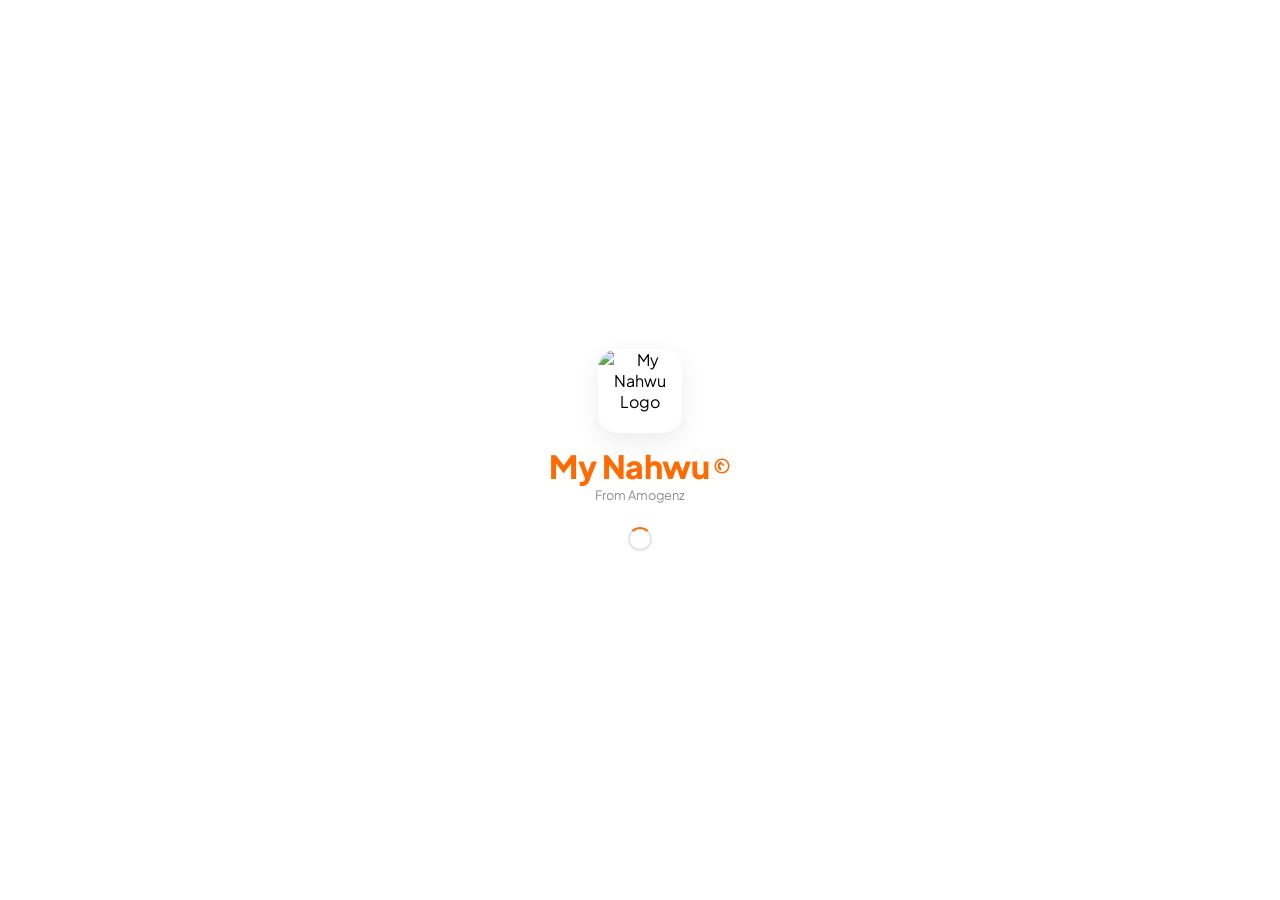
==== index.html @ 425f8000 "Merge pull request #21 from amogenz/Dev-beta Add analytic dan laporan" ====
<!DOCTYPE html>
<html lang="id">
<head>
    <meta charset="UTF-8">
    <meta name="viewport" content="width=device-width, initial-scale=1.0, maximum-scale=1.0, user-scalable=no">
    
    <!-- PRIMARY METADATA -->
    <title>My Nahwu — Makin Paham, Makin Tahu.</title>
    <meta name="title" content="My Nahwu — Makin Paham, Makin Tahu.">
    <meta name="description" content="My Nahwu — Makin Paham, Makin Tahu. Platform belajar Nahwu Shorof interaktif & analisis I'rob mendalam berbasis antarmuka iOS. Rujukan Kitab Matan Al-Jurumiyah, Imrithi, hingga Alfiyah Ibnu Malik. Powered by Amogenz Lab (Inovasi Teknologi AMOGENZ Mojokerto).">
    <meta name="keywords" content="My Nahwu, Makin Paham Makin Tahu, Nahwu Shorof, Belajar Irob, Analisis Irob, Kitab Jurumiyah, Imrithi, Alfiyah Ibnu Malik, Tata Bahasa Arab, Belajar Bahasa Arab Interaktif, Amogenz, Amogenz Lab, Amogenz Mojokerto, amogenz.xyz">
    <meta name="author" content="Amogenz Lab">
    <meta name="publisher" content="Amogenz Lab">
    <meta name="robots" content="index, follow, max-image-preview:large, max-snippet:-1, max-video-preview:-1">
    <meta name="theme-color" content="#F2F2F7">
    
    <link rel="canonical" href="https://nahwu.amogenz.my.id">

    <!-- OPEN GRAPH / FACEBOOK / WHATSAPP -->
    <meta property="og:type" content="website">
    <meta property="og:url" content="https://nahwu.amogenz.my.id">
    <meta property="og:site_name" content="My Nahwu">
    <meta property="og:title" content="My Nahwu — Makin Paham, Makin Tahu.">
    <meta property="og:description" content="Makin Paham, Makin Tahu. Aplikasi belajar Nahwu Shorof & analisis I'rob interaktif berbasis antarmuka iOS dengan rujukan kitab Jurumiyah, Imrithi, dan Alfiyah Ibnu Malik. Karya Amogenz Lab.">
    <meta property="og:image" content="https://i.ibb.co.com/G4JH6kXK/My-Nahwu.webp">
    <meta property="og:image:alt" content="Preview Aplikasi My Nahwu — Makin Paham, Makin Tahu.">
    <meta property="og:locale" content="id_ID">

    <!-- TWITTER CARD -->
    <meta name="twitter:card" content="summary_large_image">
    <meta name="twitter:url" content="https://nahwu.amogenz.my.id">
    <meta name="twitter:title" content="My Nahwu — Makin Paham, Makin Tahu.">
    <meta name="twitter:description" content="Makin Paham, Makin Tahu. Aplikasi belajar Nahwu Shorof & analisis I'rob interaktif berbasis antarmuka iOS oleh Amogenz Lab.">
    <meta name="twitter:image" content="https://i.ibb.co.com/G4JH6kXK/My-Nahwu.webp">

    <!-- FAVICON & FONTS -->
    <link rel="icon" type="image/webp" href="https://i.ibb.co.com/G4JH6kXK/My-Nahwu.webp">
    <link rel="apple-touch-icon" href="https://i.ibb.co.com/G4JH6kXK/My-Nahwu.webp">
    <link rel="preconnect" href="https://fonts.googleapis.com">
    <link rel="preconnect" href="https://fonts.gstatic.com" crossorigin>
    <link href="https://fonts.googleapis.com/css2?family=Plus+Jakarta+Sans:wght@400;500;600;700;800&family=Amiri:wght@400;700&display=swap" rel="stylesheet">
    
    <!-- SCRIPTS -->
    <script src="https://unpkg.com/@phosphor-icons/web"></script>
    <script src="https://cdnjs.cloudflare.com/ajax/libs/html2canvas/1.4.1/html2canvas.min.js"></script>
     <!-- UMAMI ANALYTICS TRACKER -->
    <script defer src="https://cloud.umami.is/script.js" data-website-id="310f20f9-c0a5-4895-a38e-264b97f6a7d3"></script>

    <link rel="stylesheet" href="style.css">

    <!-- VERCEL WEB ANALYTICS -->
    <script defer src="https://cdn.vercel-insights.com/v1/script.js"></script>

    <!-- STRUCTURED DATA (SCHEMA.ORG FOR GOOGLE & AI OVERVIEWS) -->
    <script type="application/ld+json">
    {
      "@context": "https://schema.org",
      "@type": "WebApplication",
      "name": "My Nahwu",
      "alternateName": ["MyNahwu", "Nahwu OS"],
      "slogan": "Makin Paham, Makin Tahu.",
      "url": "https://nahwu.amogenz.my.id",
      "applicationCategory": "EducationalApplication",
      "operatingSystem": "All",
      "description": "Makin Paham, Makin Tahu. Aplikasi belajar Nahwu Shorof dan analisis I'rob interaktif berbasis antarmuka iOS Light Mode dengan rujukan Kitab Jurumiyah, Imrithi, dan Alfiyah Ibnu Malik.",
      "browserRequirements": "Requires JavaScript. Requires HTML5.",
      "inLanguage": ["id", "ar"],
      "author": {
        "@type": "Organization",
        "name": "Amogenz Lab",
        "url": "https://amogenz.xyz",
        "description": "Divisi pengembangan teknologi dan inovasi digital di bawah naungan AMOGENZ.",
        "parentOrganization": {
          "@type": "Organization",
          "name": "AMOGENZ",
          "alternateName": "Amogenz Community",
          "url": "https://amogenz.xyz",
          "slogan": "Dhemit ora Ndulit Setan ora Doyan",
          "foundingDate": "2021-10-19",
          "description": "Komunitas pemuda inspiratif dari Mojokerto yang berfokus pada pengembangan diri, inovasi, dan teknologi berbasis asas kekeluargaan.",
          "address": {
            "@type": "PostalAddress",
            "addressLocality": "Mojokerto",
            "addressRegion": "Jawa Timur",
            "addressCountry": "ID"
          }
        }
      },
      "publisher": {
        "@type": "Organization",
        "name": "Amogenz Lab",
        "url": "https://amogenz.xyz"
      },
      "offers": {
        "@type": "Offer",
        "price": "0",
        "priceCurrency": "IDR"
      },
      "featureList": [
        "Analisis I'rob interaktif",
        "Latihan soal tata bahasa Arab",
        "Referensi Kitab Matan Al-Jurumiyah",
        "Referensi Kitab Imrithi",
        "Referensi Kitab Alfiyah Ibnu Malik"
      ]
    }
    </script>
</head>

<body>

    <!-- BACKGROUND WALLPAPER LAYERS FULLSCREEN -->
    <div id="app-bg-layer"></div>
    <div id="app-bg-overlay"></div>

    <!-- IOS FLOATING TOAST NOTIFICATION -->
    <div id="ios-toast" class="ios-toast">
        <i class="ph-bold ph-check-circle"></i>
        <span id="toast-msg">Pengaturan tersimpan</span>
    </div>

    <!-- FULLSCREEN SPLASH SCREEN WITH LOGO -->
    <div id="splash-screen">
        <div class="splash-body">
            <img src="https://i.ibb.co.com/G4JH6kXK/My-Nahwu.webp" alt="My Nahwu Logo" class="splash-app-icon" />
            <h1 class="splash-brand">My Nahwu</h1>
            <p class="splash-sub">From Amogenz</p>
            <div class="ios-spinner"></div>
        </div>
    </div> 

    <div class="app-viewport">
        <!-- IOS LIGHT NAVBAR -->
        <header class="ios-navbar">
    <div class="nav-header-card">
        <div class="nav-brand-pill">
            <img src="https://i.ibb.co.com/G4JH6kXK/My-Nahwu.webp" alt="My Nahwu" class="nav-logo">
            <div class="brand-pill-text">
                <span class="pill-title">My Nahwu</span>
                <!-- BARIS AUTHOR + BADGE EVENT -->
                <div class="brand-author-row">
                    <span class="pill-author">Amogenz Lab</span>
                    <span id="nav-event-badge" class="nav-event-badge" style="display:none;"></span>
                </div>
            </div>
        </div>
        <a href="https://amogenz.xyz" target="_blank" class="ios-globe-link" title="Web Amogenz">
            <i class="ph ph-globe"></i>
        </a>
    </div>
</header>

        <!-- MAIN APP CONTENT -->
        <main class="ios-main-container">
            
            <!-- PAGE 1: HOME -->
            <div id="page-home" class="page-content active">
                
                <!-- VIEW START -->
                <div id="view-start" class="ios-view-stack">
                    <div class="ios-hero-header">
                        <div class="avatar-badge-wrapper">
                            <img src="https://i.ibb.co.com/G4JH6kXK/My-Nahwu.webp" alt="User PP" id="hero-avatar" class="hero-avatar">
                            <span id="user-rank-pill" class="rank-pill-hero">PRAJURIT</span>
                        </div>
                        <h2 id="greeting-title">Assalamu'alaikum</h2>
                        <p>Saya <b>Ammo</b>. Mari mengasah pemahaman I'rob dan kaidah kitab Nahwu Shorof secara interaktif.</p>
                    </div>

                    <!-- MARQUEE TICKER BANNER HOME -->
                    <div class="ios-ticker-bar">
                        <div class="ticker-dot"></div>
                        <div class="ticker-viewport">
                            <div class="ticker-content marquee-text">
                                من تبحر فى علم النحو اهتدى الى كل العلوم - Barangsiapa mendalami ilmu Nahwu, akan mendapat petunjuk ke segala ilmu.
                            </div>
                        </div>
                    </div>

                    <!-- INSET GROUPED SELECTOR -->
                    <div class="ios-inset-group">
                        <div class="group-header">PILIH TINGKATAN KITAB</div>
                        <div class="ios-grid-options">
                            <button class="ios-grid-item active" data-db="lv1">
                                <i class="ph ph-book-open"></i>
                                <span>Jurumiyah</span>
                                <small>Level 1 · Pemula</small>
                            </button>

                            <button class="ios-grid-item" data-db="lv2">
                                <i class="ph ph-books"></i>
                                <span>Imrithi</span>
                                <small>Level 2 · Menengah</small>
                            </button>

                            <button class="ios-grid-item" data-db="alfiyah-isim">
                                <i class="ph ph-text-columns"></i>
                                <span>Alfiyah Isim</span>
                                <small>Lanjut · Isim</small>
                            </button>

                            <button class="ios-grid-item" data-db="alfiyah-fiil">
                                <i class="ph ph-lightning"></i>
                                <span>Alfiyah Fi'il</span>
                                <small>Lanjut · Fi'il</small>
                            </button>

                            <button class="ios-grid-item full-span" data-db="shorof">
                                <i class="ph ph-text-aa"></i>
                                <span>Shorof</span>
                                <small>Tashrif & I'lal</small>
                            </button>

                            <button class="ios-grid-item" data-db="bina">
                                <i class="ph ph-user-circle"></i>
                                <span>Shorof bina</span>
                                <small>Shorof · i'lal</small>
                            </button>
                            
                            <button class="ios-grid-item" data-db="tasrif">
                                <i class="ph ph-hand-fist"></i>
                                <span>Shorof tashrif</span>
                                <small>Shorof · Fi'il</small>
                            </button>
                            
                        </div>
                    </div>

                    <button class="ios-btn-blue" id="btn-start">Mulai Belajar</button>
                </div>

                <!-- VIEW LOADING SOAL -->
                <div id="view-loading" class="ios-view-stack center-align" style="display: none;">
                    <img src="https://i.ibb.co.com/G4JH6kXK/My-Nahwu.webp" alt="Loading My Nahwu" class="loading-app-icon">
                    <div class="ios-spinner large"></div>
                    <p class="loading-label">Menyiapkan Soal...</p>
                </div>

                <!-- VIEW QUIZ -->
                <div id="view-quiz" class="ios-quiz-wrapper" style="display: none;">
                                        <!-- IOS TOP NAV BACK & SCORE BAR -->
                    <div class="ios-top-nav-bar">
                        <button class="ios-nav-back" id="btn-back-home">
                            <i class="ph-bold ph-caret-left"></i>
                            <span>Home</span>
                        </button>

                        <!-- GRUP KANAN: SCORE TRACKER + TOMBOL LAPOR -->
                        <div class="quiz-top-right-group">
                            <div class="quiz-score-tracker">
                                <span class="score-correct"><i class="ph-bold ph-check"></i> <span id="score-correct-val">0</span></span>
                                <span class="score-wrong"><i class="ph-bold ph-x"></i> <span id="score-wrong-val">0</span></span>
                            </div>

                            <!-- TOMBOL LAPOR TEPT DI BAWAH SCORE TRACKER -->
                            <button id="btn-report-issue" class="quiz-report-btn">
                                <i class="ph-bold ph-warning-circle"></i> Laporkan Soal
                            </button>
                        </div>
                    </div>


                    <!-- USER PP, NAME, & RANK BADGE -->
                    <div class="quiz-user-badge-bar">
                        <img src="https://i.ibb.co.com/G4JH6kXK/My-Nahwu.webp" alt="User PP" id="quiz-user-avatar" class="quiz-user-avatar">
                        <div class="quiz-user-meta">
                            <span id="quiz-user-name" class="quiz-user-name">Pengguna My Nahwu</span>
                            <span id="quiz-user-rank" class="quiz-user-rank-tag">PRAJURIT</span>
                        </div>
                    </div>

                    <!-- MARQUEE TICKER TAMPIL DI ATAS KOTAK SOAL -->
                    <div class="ios-ticker-bar quiz-ticker">
                        <div class="ticker-dot"></div>
                        <div class="ticker-viewport">
                            <div class="ticker-content marquee-text">
                                من تبحر فى علم النحو اهتدى الى كل العلوم - Barangsiapa mendalami ilmu Nahwu, akan mendapat petunjuk ke segala ilmu.
                            </div>
                        </div>
                    </div>

                    <div class="ios-card-sheet">
                        <div class="sheet-top">
                            <span id="badge-level" class="ios-pill-level">Jurumiyah</span>
                            <span id="badge-step" class="ios-pill-step">LANGKAH 1</span>
                        </div>

                        <!-- INDIKATOR JIKA PERNAH SALAH -->
                        <div id="history-warning" class="ios-history-alert" style="display: none;">
                            <i class="ph-bold ph-warning-circle"></i>
                            <span>Kamu pernah salah pada langkah ini sebelumnya.</span>
                        </div>
                        
                        <div id="ctx-sentence" class="quiz-sentence-context">Memuat...</div>
                        <div id="ctx-word" class="quiz-target-arabic">...</div>
                        
                        <div class="quiz-prompt">
                            <p id="question-text">Memuat pertanyaan...</p>
                        </div>

                        <div id="options-container" class="ios-options-list"></div>
                    </div>
                </div>

            </div>

            <!-- PAGE 2: KARTU PRESTASI & MEDALI -->
            <div id="page-kartu" class="page-content">
                <div class="ios-view-stack">
                    <h2 class="ios-page-title">Pencapaian & Koleksi</h2>

                    <!-- IOS SEGMENTED CONTROL SWITCH -->
                    <div class="ios-segmented-control">
                        <button class="segmented-item active" id="tab-switch-pangkat" data-target="section-pangkat">
                            <i class="ph-fill ph-shield"></i> Pangkat Utama
                        </button>
                        <button class="segmented-item" id="tab-switch-medali" data-target="section-medali">
                            <i class="ph-fill ph-medal"></i> Medali (<span id="unlocked-count-label">0</span>/17)
                        </button>
                    </div>

                    <!-- SUB-SECTION 1: PANGKAT UTAMA -->
                    <div id="section-pangkat" class="segmented-section active">
                        <!-- OVERVIEW PROGRES CARD -->
                        <div class="rank-progress-card">
                            <div class="rpc-top">
                                <div>
                                    <small>PANGKAT SAAT INI</small>
                                    <h3 id="badge-page-rank-title" class="rank-title-svg">PRAJURIT</h3>
                                </div>
                                <span id="badge-page-score-pill" class="rpc-score-pill">0 Jawaban Benar</span>
                            </div>
                            <div class="rpc-bar-wrapper">
                                <div id="rpc-bar-fill" class="rpc-bar-fill" style="width: 0%;"></div>
                            </div>
                            <p id="rpc-next-text" class="rpc-next-text">Selesaikan 20 soal lagi untuk naik ke JENDRAL</p>
                        </div>

                        <!-- LIST BADGE PANGKAT -->
                        <div class="ios-inset-group">
                            <div class="group-header">DAFTAR TINGKATAN PANGKAT</div>
                            <div class="badges-grid-list">
                                
                                <!-- BADGE 1: KAISAR -->
                                <div id="badge-card-kaisar" class="badge-item-card locked">
                                    <div class="bic-left">
                                        <div class="bic-icon-box" id="bic-icon-kaisar"></div>
                                        <div class="bic-text">
                                            <h4>Kaisar</h4>
                                            <p>100+ Jawaban Benar</p>
                                        </div>
                                    </div>
                                    <span class="bic-status locked"><i class="ph-bold ph-lock"></i> Terkunci</span>
                                </div>

                                <!-- BADGE 2: PANGLIMA BESAR -->
                                <div id="badge-card-panglima" class="badge-item-card locked">
                                    <div class="bic-left">
                                        <div class="bic-icon-box" id="bic-icon-panglima"></div>
                                        <div class="bic-text">
                                            <h4>Panglima Besar</h4>
                                            <p>50 - 99 Jawaban Benar</p>
                                        </div>
                                    </div>
                                    <span class="bic-status locked"><i class="ph-bold ph-lock"></i> Terkunci</span>
                                </div>

                                <!-- BADGE 3: JENDRAL -->
                                <div id="badge-card-jendral" class="badge-item-card locked">
                                    <div class="bic-left">
                                        <div class="bic-icon-box" id="bic-icon-jendral"></div>
                                        <div class="bic-text">
                                            <h4>Jendral</h4>
                                            <p>20 - 49 Jawaban Benar</p>
                                        </div>
                                    </div>
                                    <span class="bic-status locked"><i class="ph-bold ph-lock"></i> Terkunci</span>
                                </div>

                                <!-- BADGE 4: PRAJURIT -->
                                <div id="badge-card-prajurit" class="badge-item-card unlocked">
                                    <div class="bic-left">
                                        <div class="bic-icon-box" id="bic-icon-prajurit"></div>
                                        <div class="bic-text">
                                            <h4>Prajurit</h4>
                                            <p>0 - 19 Jawaban Benar</p>
                                        </div>
                                    </div>
                                    <span class="bic-status unlocked"><i class="ph-bold ph-check"></i> Terbuka</span>
                                </div>

                            </div>
                        </div>
                    </div>

                    <!-- SUB-SECTION 2: KOLEKSI 17 MEDALI NUSANTARA -->
                    <div id="section-medali" class="segmented-section" style="display: none;">
                        <div class="ios-inset-group">
                            <div class="group-header">KOLEKSI MEDALI NUSANTARA</div>
                            <p class="section-sub-desc">Ketuk medali untuk melihat detail filosofi dan syarat pembukaannya.</p>

                            <!-- COMPACT GRID TILES (3 KOLOM) -->
                            <div class="medals-compact-grid">
                                
                                <!-- 1. Prasasti Yupa -->
                                <div class="medal-tile locked" data-medal-id="prasasti_yupa">
                                    <div class="mt-icon-box"><i class="ph-fill ph-scroll"></i></div>
                                    <span class="mt-title">Prasasti Yupa</span>
                                    <i class="ph-bold ph-lock mt-lock"></i>
                                </div>

                                <!-- 2. Sumpah Palapa -->
                                <div class="medal-tile locked" data-medal-id="sumpah_palapa">
                                    <div class="mt-icon-box"><i class="ph-fill ph-hand-fist"></i></div>
                                    <span class="mt-title">Sumpah Palapa</span>
                                    <i class="ph-bold ph-lock mt-lock"></i>
                                </div>

                                <!-- 3. Benteng Somba Opu -->
                                <div class="medal-tile locked" data-medal-id="benteng_somba_opu">
                                    <div class="mt-icon-box"><i class="ph-fill ph-castle-turret"></i></div>
                                    <span class="mt-title">Somba Opu</span>
                                    <i class="ph-bold ph-lock mt-lock"></i>
                                </div>

                                <!-- 4. Laskar Diponegoro -->
                                <div class="medal-tile locked" data-medal-id="laskar_diponegoro">
                                    <div class="mt-icon-box"><i class="ph-fill ph-horse"></i></div>
                                    <span class="mt-title">Diponegoro</span>
                                    <i class="ph-bold ph-lock mt-lock"></i>
                                </div>

                                <!-- 5. Candi Borobudur -->
                                <div class="medal-tile locked" data-medal-id="candi_borobudur">
                                    <div class="mt-icon-box"><i class="ph-fill ph-stack"></i></div>
                                    <span class="mt-title">Borobudur</span>
                                    <i class="ph-bold ph-lock mt-lock"></i>
                                </div>

                                <!-- 6. Jembatan Ampera -->
                                <div class="medal-tile locked" data-medal-id="jembatan_ampera">
                                    <div class="mt-icon-box"><i class="ph-fill ph-bridge"></i></div>
                                    <span class="mt-title">Ampera</span>
                                    <i class="ph-bold ph-lock mt-lock"></i>
                                </div>

                                <!-- 7. Puncak Rinjani -->
                                <div class="medal-tile locked" data-medal-id="puncak_rinjani">
                                    <div class="mt-icon-box"><i class="ph-fill ph-mountains"></i></div>
                                    <span class="mt-title">Rinjani</span>
                                    <i class="ph-bold ph-lock mt-lock"></i>
                                </div>

                                <!-- 8. Laksamana Malahayati -->
                                <div class="medal-tile locked" data-medal-id="laksamana_malahayati">
                                    <div class="mt-icon-box"><i class="ph-fill ph-anchor"></i></div>
                                    <span class="mt-title">Malahayati</span>
                                    <i class="ph-bold ph-lock mt-lock"></i>
                                </div>

                                <!-- 9. Sultan Hasanuddin -->
                                <div class="medal-tile locked" data-medal-id="sultan_hasanuddin">
                                    <div class="mt-icon-box"><i class="ph-fill ph-crown"></i></div>
                                    <span class="mt-title">Hasanuddin</span>
                                    <i class="ph-bold ph-lock mt-lock"></i>
                                </div>

                                <!-- 10. Api Nan Tak Kunjung Padam -->
                                <div class="medal-tile locked" data-medal-id="api_nan_tak_kunjung_padam">
                                    <div class="mt-icon-box"><i class="ph-fill ph-fire"></i></div>
                                    <span class="mt-title">Api Abadi</span>
                                    <i class="ph-bold ph-lock mt-lock"></i>
                                </div>

                                <!-- 11. Ksatria Majapahit -->
                                <div class="medal-tile locked" data-medal-id="ksatria_majapahit">
                                    <div class="mt-icon-box"><i class="ph-fill ph-shield-checkered"></i></div>
                                    <span class="mt-title">Majapahit</span>
                                    <i class="ph-bold ph-lock mt-lock"></i>
                                </div>

                                <!-- 12. Garda Nusantara -->
                                <div class="medal-tile locked" data-medal-id="garda_nusantara">
                                    <div class="mt-icon-box"><i class="ph-fill ph-shield-star"></i></div>
                                    <span class="mt-title">Garda</span>
                                    <i class="ph-bold ph-lock mt-lock"></i>
                                </div>

                                <!-- 13. Nusantara -->
                                <div class="medal-tile locked" data-medal-id="nusantara">
    <div class="mt-icon-box">
        <!-- SVG di-render otomatis oleh JavaScript -->
    </div>
    <span class="mt-title">Nusantara</span>
    <i class="ph-bold ph-lock mt-lock"></i>
</div>

                                <!-- 14. Monumen Nasional -->
                                <div class="medal-tile locked" data-medal-id="monumen_nasional">
                                    <div class="mt-icon-box"><i class="ph-fill ph-lighthouse"></i></div>
                                    <span class="mt-title">Monas</span>
                                    <i class="ph-bold ph-lock mt-lock"></i>
                                </div>

                                <!-- 15. Pesona Raja Ampat -->
                                <div class="medal-tile locked" data-medal-id="pesona_raja_ampat">
                                    <div class="mt-icon-box"><i class="ph-fill ph-waves"></i></div>
                                    <span class="mt-title">Raja Ampat</span>
                                    <i class="ph-bold ph-lock mt-lock"></i>
                                </div>

                                <!-- 16. Garuda Pancasila -->
                                <div class="medal-tile locked" data-medal-id="garuda_pancasila">
                                    <div class="mt-icon-box"><i class="ph-fill ph-bird"></i></div>
                                    <span class="mt-title">Garuda</span>
                                    <i class="ph-bold ph-lock mt-lock"></i>
                                </div>

                                <!-- 17. Wali Sanga -->
                                <div class="medal-tile locked" data-medal-id="wali_sanga">
                                    <div class="mt-icon-box"><i class="ph-fill ph-compass"></i></div>
                                    <span class="mt-title">Wali Sanga</span>
                                    <i class="ph-bold ph-lock mt-lock"></i>
                                </div>

                            </div>
                        </div>
                    </div>

                </div>
            </div>

            <!-- PAGE 3: INFO & SETTINGS -->
            <div id="page-info" class="page-content">
                <div class="ios-view-stack">
                    <h2 class="ios-page-title">Pengaturan</h2>

                    <!-- SETTINGS LIST -->
                    <div class="ios-inset-group">
                        <div class="group-header">PENGATURAN UMUM</div>
                        <div class="ios-inset-list">
                            <div class="list-item">
                                <div class="item-left">
                                    <div class="item-icon-box blue">
                                        <i class="ph-fill ph-speaker-high"></i>
                                    </div>
                                    <div class="item-label">
                                        <span>Suara Efek</span>
                                        <small>Audio saat menjawab soal</small>
                                    </div>
                                </div>
                                <label class="ios-switch">
                                    <input type="checkbox" id="sound-toggle" checked>
                                    <span class="switch-slider"></span>
                                </label>
                            </div>
                        </div>
                    </div>

                    <!-- SETTINGS PERSONALIZE -->
                    <div class="ios-inset-group" style="margin-top: 6px;">
                        <div class="group-header">PERSONALISASI PROFIL & WALLPAPER</div>
                        <div class="ios-inset-list">
                            
                            <!-- NAMA PANGGILAN -->
                            <div class="list-item column">
                                <div class="item-left">
                                    <div class="item-icon-box purple">
                                        <i class="ph-fill ph-user-circle"></i>
                                    </div>
                                    <div class="item-label">
                                        <span>Nama Panggilan</span>
                                        <small>Tampil di profil & kartu rapor</small>
                                    </div>
                                </div>
                                <div class="input-save-group">
                                    <input type="text" id="user-name-input" class="ios-input-text" placeholder="Ketik nama kamu..." maxlength="18">
                                    <button id="btn-save-name" class="ios-btn-pill-save">Simpan</button>
                                </div>
                            </div>

                            <!-- FOTO PROFIL CUSTOM -->
                            <div class="list-item column">
                                <div class="item-left">
                                    <div class="item-icon-box blue">
                                        <i class="ph-fill ph-camera"></i>
                                    </div>
                                    <div class="item-label">
                                        <span>Foto Profil (PP)</span>
                                        <small>Ubah foto profil pengguna</small>
                                    </div>
                                </div>
                                <div class="ios-action-grid">
                                    <label for="pp-upload-input" class="ios-pill-btn">
                                        <i class="ph-bold ph-upload-simple"></i> Upload PP
                                    </label>
                                    <input type="file" id="pp-upload-input" accept="image/*" style="display:none;">
                                    
                                    <button id="btn-reset-pp" class="ios-pill-btn danger">
                                        <i class="ph-bold ph-arrow-counter-clockwise"></i> Reset PP
                                    </button>
                                </div>
                            </div>

                            <!-- CUSTOM WALLPAPER HP -->
                            <div class="list-item column">
                                <div class="item-left">
                                    <div class="item-icon-box green">
                                        <i class="ph-fill ph-image"></i>
                                    </div>
                                    <div class="item-label">
                                        <span>Wallpaper Latar</span>
                                        <small>Foto dari galeri HP kamu</small>
                                    </div>
                                </div>
                                <div class="ios-action-grid">
                                    <label for="bg-upload-input" class="ios-pill-btn">
                                        <i class="ph-bold ph-image-square"></i> Pilih Latar
                                    </label>
                                    <input type="file" id="bg-upload-input" accept="image/*" style="display:none;">
                                    
                                    <button id="btn-reset-bg" class="ios-pill-btn danger">
                                        <i class="ph-bold ph-trash"></i> Reset Latar
                                    </button>
                                </div>
                            </div>

                            <!-- WARNA AKSEN iOS -->
                            <div class="list-item column">
                                <div class="item-left">
                                    <div class="item-icon-box orange">
                                        <i class="ph-fill ph-palette"></i>
                                    </div>
                                    <div class="item-label">
                                        <span>Warna Aksen Aplikasi</span>
                                        <small>Pilih warna tombol & indikator</small>
                                    </div>
                                </div>
                                <div class="accent-color-picker">
                                    <button class="color-dot blue active" data-color="#007AFF" title="System Blue"></button>
                                    <button class="color-dot green" data-color="#34C759" title="Emerald Green"></button>
                                    <button class="color-dot purple" data-color="#AF52DE" title="Indigo Purple"></button>
                                    <button class="color-dot orange" data-color="#FF9500" title="Sunset Orange"></button>
                                </div>
                            </div>

                            <!-- SLIDER 1: KEJERNIHAN WALLPAPER -->
                            <div class="list-item column">
                                <div class="item-left">
                                    <div class="item-icon-box blue">
                                        <i class="ph-fill ph-sliders"></i>
                                    </div>
                                    <div class="item-label">
                                        <span>Kegelapan Lapisan Wallpaper</span>
                                        <small>Makin kecil, wallpaper makin terang</small>
                                    </div>
                                </div>
                                <div class="ios-slider-box">
                                    <input type="range" id="slider-bg-opacity" min="0" max="80" value="15" class="ios-range">
                                    <span id="val-bg-opacity" class="range-val">15%</span>
                                </div>
                            </div>

                            <!-- SLIDER 2: BLUR KARTU -->
                            <div class="list-item column">
                                <div class="item-left">
                                    <div class="item-icon-box purple">
                                        <i class="ph-fill ph-drop"></i>
                                    </div>
                                    <div class="item-label">
                                        <span>Efek Blur Kartu (Frosted Glass)</span>
                                        <small>Set ke 0px agar wallpaper tembus jernih</small>
                                    </div>
                                </div>
                                <div class="ios-slider-box">
                                    <input type="range" id="slider-card-blur" min="0" max="20" value="6" class="ios-range">
                                    <span id="val-card-blur" class="range-val">6px</span>
                                </div>
                            </div>

                            <!-- PRESET GRADIENT -->
                            <div class="list-item column">
                                <div class="item-left">
                                    <div class="item-icon-box orange">
                                        <i class="ph-fill ph-paint-brush-broad"></i>
                                    </div>
                                    <div class="item-label">
                                        <span>Preset Latar Belakang</span>
                                        <small>Pilih warna gradasi iOS</small>
                                    </div>
                                </div>
                                <div class="preset-bg-picker">
                                    <button class="preset-dot default active" data-bg="default" title="Default iOS"></button>
                                    <button class="preset-dot gradient-1" data-bg="linear-gradient(135deg, #a1c4fd 0%, #c2e9fb 100%)" title="Sky Blue"></button>
                                    <button class="preset-dot gradient-2" data-bg="linear-gradient(135deg, #fbc2eb 0%, #a6c1ee 100%)" title="Soft Purple"></button>
                                    <button class="preset-dot gradient-3" data-bg="linear-gradient(135deg, #ff9a9e 0%, #fecfef 100%)" title="Peach Pink"></button>
                                </div>
                            </div>
                        </div>
                    </div>

                    <!-- PENYIMPANAN CACHE & RESET DATA -->
                    <div class="ios-inset-group" style="margin-top: 6px;">
                        <div class="group-header">PENYIMPANAN & PEMBERSIHAN MEMORI</div>
                        <div class="ios-inset-list">
                            <div class="list-item">
                                <div class="item-left">
                                    <div class="item-icon-box blue">
                                        <i class="ph-fill ph-hard-drive"></i>
                                    </div>
                                    <div class="item-label">
                                        <span>Penggunaan Memori Lokal</span>
                                        <small>Total ukuran data tersimpan</small>
                                    </div>
                                </div>
                                <span id="storage-size-val" class="storage-size-badge">0.00 KB</span>
                            </div>

                            <div class="list-item">
                                <button id="btn-clear-cache" class="ios-btn-danger-full">
                                    <i class="ph-bold ph-trash"></i> Hapus Cache & Reset Data
                                </button>
                            </div>
                        </div>
                    </div>

                    <div class="ios-inset-group" style="margin-top: 6px;">
                        <div class="group-header">KOMUNITAS & DISKUSI</div>
                        <div class="ios-inset-list">
                            <a href="https://www.instagram.com/amogenz" target="_blank" class="list-item link">
                                <div class="item-left">
                                    <div class="item-icon-box purple">
                                        <i class="ph-fill ph-instagram-logo"></i>
                                    </div>
                                    <span class="item-title">Instagram Developer</span>
                                </div>
                                <i class="ph-bold ph-caret-right arrow-icon"></i>
                            </a>

                            <a href="https://ig.me/j/Aba3gOVvhUdnW2g1/" id="link-community-group" target="_blank" class="list-item link">
                                <div class="item-left">
                                    <div class="item-icon-box green">
                                        <i class="ph-fill ph-chats-circle"></i>
                                    </div>
                                    <span class="item-title">Grup Masukan My Nahwu</span>
                                </div>
                                <i class="ph-bold ph-caret-right arrow-icon"></i>
                            </a>
                        </div>
                    </div>

                                        <!-- LOGO FOOTER TAMBAHAN -->
                                        
                    <div class="footer-logo-wrapper">
                        <img src="https://i.ibb.co.com/7tGfxJ8z/in.webp" alt="Brand Logo" class="footer-logo">
                        
                        <!-- Area Klik Kiri -> @maoshidana20 -->
                        <a href="https://instagram.com/maqoshidana20" target="_blank" class="logo-click-area left" title="Instagram @maoshidana20"></a>
                        
                        <!-- Area Klik Kanan -> @amogenz -->
                        <a href="https://instagram.com/amogenz" target="_blank" class="logo-click-area right" title="Instagram @amogenz"></a>
                    </div>

                    <p class="ios-footer-copyright">My Nahwu · Amogenz.Inc © 2026</p>


                </div>
            </div>

        </main>

        <!-- IOS ALERT MODAL -->
        <div id="modal-feedback" class="ios-modal-overlay">
            <div class="ios-alert-box" id="modal-card">
                <div id="fb-icon" class="alert-icon-box"></div>
                <h3 id="fb-title" class="alert-title">Benar</h3>
                <p id="fb-msg" class="alert-msg">Penjelasan...</p>
                <div class="alert-actions" id="modal-actions">
                    <button id="fb-btn-cancel" class="alert-btn cancel" style="display: none;">Batal</button>
                    <button id="fb-btn" class="alert-btn">Lanjut</button>
                </div>
            </div>
        </div>

        <!-- MODAL RAPOR / SERTIFIKAT KARTU HASIL (TELEGRAM COLLECTIBLE GIFT STYLE) -->
        <div id="modal-result" class="ios-modal-overlay">
            <div class="ios-result-modal-container">
                
                <!-- CARD YANG AKAN DI-EXPORT JADI PNG -->
                <div id="result-card-render" class="result-card-marketing">
                    
                    <!-- WATERMARK BACKGROUND STAMP -->
                    <div class="rc-watermark-layer">
                        <i id="rc-watermark-icon" class="ph-fill ph-seal-check"></i>
                    </div>

                    <div class="rc-header">
                        <div class="rc-brand">
                            <img src="https://i.ibb.co.com/G4JH6kXK/My-Nahwu.webp" alt="My Nahwu Logo" class="rc-logo">
                            <div>
                                <h3>My Nahwu</h3>
                                <p>Rapor Analisis I'rob Kitab</p>
                            </div>
                        </div>
                        <span class="rc-badge-pill">LULUS LAFADZ</span>
                    </div>

                    <div class="rc-user-info">
    <!-- AVATAR WRAPPER -->
    <div class="rc-avatar-box">
        <img id="rc-user-pp" src="https://i.ibb.co.com/G4JH6kXK/My-Nahwu.webp" alt="User Avatar" class="rc-avatar">
        <div id="rc-avatar-pin" class="rc-avatar-pin" title="Medali Terbaik">
            <i id="rc-pin-icon" class="ph-fill ph-medal"></i>
        </div>
    </div>
    
    <div class="rc-user-details">
        <!-- BARIS UTAMA: NAMA DI KIRI, GROUP PANGKAT & MEDALI DI KANAN -->
        <div class="rc-main-profile-row">
            <div class="rc-name-box">
                <h4 id="rc-user-name">Pengguna My Nahwu</h4>
                <span id="rc-date">25 Juli 2026</span>
            </div>

            <!-- CONTAINER KHUSUS PANGKAT + MEDALI (VERTIKAL) -->
            <div class="rc-rank-col">
                <span id="rc-user-rank-badge" class="rc-rank-pill">PRAJURIT</span>
                <span id="rc-medals-pill" class="rc-medals-pill">
                    <i class="ph-fill ph-medal"></i> <span id="rc-medals-val">0/17 Medali</span>
                </span>
            </div>
        </div>
    </div>
</div>

                    <div class="rc-stats-grid">
                        <div class="rc-stat-box">
                            <small>KITAB / LEVEL</small>
                            <span id="rc-level-val">Jurumiyah</span>
                        </div>
                        <div class="rc-stat-box green">
                            <small>JAWABAN BENAR</small>
                            <span id="rc-correct-val">10</span>
                        </div>
                        <div class="rc-stat-box red">
                            <small>SALAH</small>
                            <span id="rc-wrong-val">2</span>
                        </div>
                        <div class="rc-stat-box blue">
                            <small>WINRATE</small>
                            <span id="rc-accuracy-val">83%</span>
                        </div>
                    </div>

                    <div class="rc-quote-box">
                        <p class="rc-arabic">من تبحر فى علم النحو اهتدى الى كل العلوم</p>
                        <p class="rc-translation">"Barangsiapa mendalami ilmu Nahwu, akan mendapat petunjuk ke segala ilmu."</p>
                    </div>

                    <div class="rc-footer-marketing">
    <div class="rc-web-url">https://nahwu.amogenz.my.id</div>
    <div class="rc-footer-right">
        <div class="rc-from-brand">From <b>Amogenz</b></div>
    </div>
</div>

                </div>

                <!-- TOMBOL AKSI RAPOR -->
                <div class="result-actions-row">
                    <button id="btn-share-png" class="ios-btn-share">
                        <i class="ph-bold ph-share-network"></i> Unduh PNG (Bagikan)
                    </button>
                    <button id="btn-continue-quiz" class="ios-btn-continue">
                        Lanjut Belajar <i class="ph-bold ph-caret-right"></i>
                    </button>
                </div>
            </div>
        </div>

        <!-- IOS BOTTOM SHEET MODAL (DETAIL MEDALI) -->
        <div id="modal-medal-detail" class="ios-modal-overlay">
            <div class="ios-bottom-sheet" id="medal-sheet-card">
                <div class="sheet-handle"></div>
                <div class="sheet-content">
                    <div id="sheet-medal-icon-box" class="sheet-medal-icon-box">
                        <i id="sheet-medal-icon" class="ph-fill ph-medal"></i>
                    </div>
                    <h3 id="sheet-medal-title">Nama Medali</h3>
                    <span id="sheet-medal-status" class="sheet-status-pill locked">
                        <i class="ph-bold ph-lock"></i> Terkunci
                    </span>
                    
                    <div class="sheet-info-group">
                        <small>CARA MEMBUKA</small>
                        <p id="sheet-medal-requirement">Syarat membuka medali...</p>
                    </div>

                    <div class="sheet-info-group">
                        <small>FILOSOFI NUSANTARA</small>
                        <p id="sheet-medal-philosophy">Filosofi kebudayaan...</p>
                    </div>

                    <button id="sheet-btn-close" class="ios-btn-blue margin-top-sm">Tutup</button>
                </div>
            </div>
        </div>
        
        <!-- MODAL PRATINJAU LAPORAN SOAL -->
        <div id="modal-report" class="ios-modal-overlay">
            <div class="ios-report-modal-container">
                <div class="ios-report-card">
                    <div class="report-header">
                        <div class="report-title-box">
                            <i class="ph-bold ph-warning-circle"></i>
                            <h3>Pratinjau Laporan</h3>
                        </div>
                        <p>Periksa detail soal di bawah ini sebelum dikirim ke Instagram <b>@nahwuos</b>:</p>
                    </div>
                    
                    <!-- BOX PREVIEW TEKS YANG BISA DIBACA USER -->
                    <div class="report-preview-box">
                        <pre id="report-preview-text">Memuat pratinjau...</pre>
                    </div>

                    <!-- CATATAN PETUNJUK -->
                    <div class="report-tip-box">
                        <i class="ph-bold ph-lightbulb"></i>
                        <span><b>Tips:</b> Kamu bisa screenshot (SS) bagian yang kurang tepat jika ingin melampirkan foto soal ke DM.</span>
                    </div>

                    <!-- TOMBOL AKSI MODAL -->
                    <div class="report-actions-row">
                        <button id="btn-cancel-report" class="ios-btn-continue">Batal</button>
                        <button id="btn-submit-report" class="ios-btn-share danger-bg">
                            <i class="ph-bold ph-paper-plane-tilt"></i> Kirim Laporan ke IG
                        </button>
                    </div>
                </div>
            </div>
        </div>
 
        <!-- IOS LIGHT TAB BAR -->
        <nav class="ios-tabbar">
            <button class="tab-button active" data-page="home">
                <i class="tab-icon ph-fill ph-house"></i>
                <span>Home</span>
            </button>

            <button class="tab-button" data-page="kartu">
                <i class="tab-icon ph ph-cards"></i>
                <span>Kartu</span>
            </button>

            <button class="tab-button" data-page="info">
                <i class="tab-icon ph ph-gear"></i>
                <span>Info</span>
            </button>
        </nav>
    </div>

    <script type="module" src="script.js"></script>
</body>
</html>
---- style.css ----
/* ==========================================
   My Nahwu - HIGH-PERFORMANCE iOS LIGHT THEME
   ========================================== */
:root {
    --ios-bg: #F2F2F7;
    --app-overlay-opacity: 0.15;
    --card-blur: 6px;
    --card-bg-alpha: 0.94;

    --ios-card-bg: rgba(255, 255, 255, var(--card-bg-alpha));
    --ios-card-secondary: rgba(247, 247, 250, 0.92);
    --ios-border: rgba(60, 60, 67, 0.14);
    --ios-blue: #007AFF;
    --ios-green: #34C759;
    --ios-red: #FF3B30;
    --ios-orange: #FF9500;
    --ios-purple: #AF52DE;
    --ios-gray: #8E8E93;
    --text-primary: #000000;
    --text-secondary: #3C3C43;
    --text-tertiary: #8E8E93;
}

* {
    box-sizing: border-box;
    margin: 0;
    padding: 0;
    font-family: -apple-system, BlinkMacSystemFont, "SF Pro Text", "SF Pro Display", 'Plus Jakarta Sans', sans-serif;
    -webkit-tap-highlight-color: transparent;
}

body {
    background-color: #C7C7CC;
    color: var(--text-primary);
    min-height: 100vh;
    display: flex;
    justify-content: center;
    align-items: center;
    overflow-x: hidden;
}

/* APP BACKGROUND WALLPAPER LAYERS */
#app-bg-layer {
    position: fixed;
    top: 0;
    left: 0;
    width: 100vw;
    height: 100vh;
    z-index: -2;
    background-color: var(--ios-bg);
    background-size: cover !important;
    background-position: center center !important;
    background-repeat: no-repeat !important;
    transition: background 0.35s ease;
}

#app-bg-overlay {
    position: fixed;
    top: 0;
    left: 0;
    width: 100vw;
    height: 100vh;
    z-index: -1;
    background: rgba(0, 0, 0, var(--app-overlay-opacity));
    transition: background 0.15s ease;
}

/* RESPONSIVE VIEWPORT */
.app-viewport {
    width: 100%;
    max-width: 480px;
    min-height: 100vh;
    display: flex;
    flex-direction: column;
    position: relative;
    padding-bottom: 70px;
    background: transparent;
}

@media (min-width: 768px) {
    .app-viewport {
        min-height: 88vh;
        height: 88vh;
        max-height: 900px;
        border-radius: 28px;
        box-shadow: 0 25px 60px rgba(0, 0, 0, 0.25);
        border: 1px solid rgba(255, 255, 255, 0.4);
        overflow: hidden;
        margin: 20px 0;
    }

    .ios-main-container {
        overflow-y: auto;
        flex: 1;
    }

    .ios-tabbar {
        position: absolute;
        max-width: 100%;
        border-bottom-left-radius: 28px;
        border-bottom-right-radius: 28px;
    }

    .ios-navbar {
        border-top-left-radius: 28px;
        border-top-right-radius: 28px;
    }
}

/* ================= iOS FLOATING TOAST ================= */
.ios-toast {
    position: fixed;
    top: 18px;
    left: 50%;
    transform: translateX(-50%) translateY(-90px);
    background: rgba(0, 0, 0, 0.88);
    color: #FFFFFF;
    padding: 10px 18px;
    border-radius: 30px;
    font-size: 0.82rem;
    font-weight: 600;
    backdrop-filter: blur(12px);
    -webkit-backdrop-filter: blur(12px);
    z-index: 10000;
    display: flex;
    align-items: center;
    gap: 8px;
    box-shadow: 0 4px 16px rgba(0, 0, 0, 0.2);
    transition: transform 0.35s cubic-bezier(0.175, 0.885, 0.32, 1.275);
}

.ios-toast.show {
    transform: translateX(-50%) translateY(0);
}

.ios-toast i {
    color: var(--ios-green);
    font-size: 1.1rem;
}

/* ================= FULLSCREEN SPLASH ================= */
#splash-screen {
    position: fixed;
    inset: 0;
    width: 100vw;
    height: 100vh;
    background-color: #FFFFFF;
    z-index: 99999;
    display: flex;
    align-items: center;
    justify-content: center;
    transition: opacity 0.35s cubic-bezier(0.25, 1, 0.5, 1), visibility 0.35s;
}

#splash-screen.hide {
    opacity: 0;
    visibility: hidden;
}

.splash-body {
    display: flex;
    flex-direction: column;
    align-items: center;
    text-align: center;
}

.splash-app-icon {
    width: 84px;
    height: 84px;
    border-radius: 20px;
    object-fit: cover;
    box-shadow: 0 8px 24px rgba(0, 0, 0, 0.08);
    margin-bottom: 14px;
}

.splash-brand {
    font-size: 1.8rem;
    font-weight: 800;
    letter-spacing: -0.5px;
    color: #000000;
}

.splash-sub {
    font-size: 0.8rem;
    color: var(--ios-gray);
    margin-top: 2px;
    margin-bottom: 24px;
}

.ios-spinner {
    width: 24px;
    height: 24px;
    border: 2.5px solid #E5E5EA;
    border-top-color: var(--ios-blue);
    border-radius: 50%;
    animation: iosSpin 0.7s linear infinite;
}

.ios-spinner.large {
    width: 32px;
    height: 32px;
    border-width: 3px;
}

@keyframes iosSpin {
    to { transform: rotate(360deg); }
}

/* ================= iOS LIGHT NAVBAR ================= */
.ios-navbar {
    position: sticky;
    top: 0;
    z-index: 900;
    background: rgba(249, 249, 249, 0.92);
    backdrop-filter: blur(20px);
    -webkit-backdrop-filter: blur(20px);
    border-bottom: 0.5px solid var(--ios-border);
    padding: 10px 16px;
    height: 52px;
    display: flex;
    align-items: center;
}

.nav-header-card {
    width: 100%;
    display: flex;
    align-items: center;
    justify-content: space-between;
}

.nav-brand-pill {
    display: flex;
    align-items: center;
}

.nav-logo {
    width: 28px;
    height: 28px;
    border-radius: 8px;
    object-fit: cover;
    margin-right: 8px;
    box-shadow: 0 2px 6px rgba(0,0,0,0.08);
}

.brand-pill-text {
    display: flex;
    flex-direction: column;
}

.pill-title {
    font-size: 1.15rem;
    font-weight: 800;
    letter-spacing: -0.5px;
    color: #000000;
    line-height: 1.1;
}

.pill-author {
    font-size: 0.65rem;
    color: var(--ios-gray);
    font-weight: 500;
}

.ios-globe-link {
    width: 32px;
    height: 32px;
    border-radius: 50%;
    background: rgba(0, 0, 0, 0.05);
    color: #000000;
    display: flex;
    align-items: center;
    justify-content: center;
    text-decoration: none;
    font-size: 1.1rem;
    transition: opacity 0.15s;
}

.ios-globe-link:active { opacity: 0.6; }

/* MARQUEE TICKER BANNER */
.ios-ticker-bar {
    background: rgba(255, 255, 255, 0.88);
    backdrop-filter: blur(10px);
    -webkit-backdrop-filter: blur(10px);
    border: 0.5px solid var(--ios-border);
    border-radius: 10px;
    padding: 8px 12px;
    display: flex;
    align-items: center;
    gap: 8px;
    box-shadow: 0 1px 3px rgba(0,0,0,0.02);
}

.ios-ticker-bar.quiz-ticker { margin-bottom: 12px; }

.ticker-dot {
    width: 6px;
    height: 6px;
    border-radius: 50%;
    background: var(--ios-blue);
    flex-shrink: 0;
}

.ticker-viewport {
    overflow: hidden;
    white-space: nowrap;
    width: 100%;
}

.ticker-content {
    display: inline-block;
    font-size: 0.75rem;
    color: var(--text-secondary);
    font-weight: 500;
    animation: marquee 22s linear infinite;
}

@keyframes marquee {
    0% { transform: translateX(100%); }
    100% { transform: translateX(-100%); }
}

/* ================= MAIN CONTENT ================= */
.ios-main-container {
    padding: 16px;
    flex: 1;
    display: flex;
    flex-direction: column;
}

.page-content {
    display: none;
    width: 100%;
    flex: 1;
}

.page-content.active {
    display: flex;
    flex-direction: column;
}

.ios-view-stack {
    display: flex;
    flex-direction: column;
    gap: 16px;
    width: 100%;
}

/* HERO HEADER & AVATAR WITH RANK PILL */
.ios-hero-header {
    text-align: center;
    padding: 4px 12px;
}

.avatar-badge-wrapper {
    position: relative;
    display: inline-block;
    margin-bottom: 8px;
}

.hero-avatar {
    width: 72px;
    height: 72px;
    border-radius: 50%;
    object-fit: cover;
    display: block;
    border: 2.5px solid #FFFFFF;
    box-shadow: 0 4px 14px rgba(0, 0, 0, 0.15);
}

.rank-pill-hero {
    position: absolute;
    bottom: -8px;
    left: 50%;
    transform: translateX(-50%);
    background: #007AFF;
    color: #FFFFFF;
    font-size: 0.62rem;
    font-weight: 800;
    padding: 3px 10px;
    border-radius: 14px;
    white-space: nowrap;
    box-shadow: 0 2px 8px rgba(0, 0, 0, 0.18);
    border: 1.5px solid #FFFFFF;
    display: inline-flex;
    align-items: center;
    gap: 5px;
}

.rank-pill-hero svg {
    display: inline-block;
    vertical-align: middle;
}

.ios-hero-header h2 {
    font-size: 1.25rem;
    font-weight: 700;
    letter-spacing: -0.3px;
    margin-bottom: 4px;
    color: #000000;
}

.ios-hero-header p {
    font-size: 0.82rem;
    color: var(--text-secondary);
    line-height: 1.45;
}

/* INSET GROUPED CARD */
.ios-inset-group {
    display: flex;
    flex-direction: column;
    gap: 6px;
}

.group-header {
    font-size: 0.68rem;
    font-weight: 700;
    color: var(--ios-gray);
    letter-spacing: 0.5px;
    padding-left: 8px;
}

.ios-grid-options {
    display: grid;
    grid-template-columns: repeat(2, 1fr);
    gap: 8px;
}

.ios-grid-item {
    background: var(--ios-card-bg);
    backdrop-filter: blur(var(--card-blur));
    -webkit-backdrop-filter: blur(var(--card-blur));
    border: 0.5px solid var(--ios-border);
    border-radius: 12px;
    padding: 12px;
    display: flex;
    flex-direction: column;
    align-items: flex-start;
    gap: 3px;
    color: var(--text-primary);
    cursor: pointer;
    box-shadow: 0 1px 3px rgba(0, 0, 0, 0.04);
    transition: all 0.15s ease;
}

.ios-grid-item:active { opacity: 0.6; }
.ios-grid-item.full-span { grid-column: span 2; }

.ios-grid-item i {
    font-size: 1.25rem;
    color: var(--ios-blue);
    margin-bottom: 2px;
}

.ios-grid-item span {
    font-size: 0.82rem;
    font-weight: 600;
    color: #000000;
}

.ios-grid-item small {
    font-size: 0.65rem;
    color: var(--text-tertiary);
}

.ios-grid-item.active {
    background: rgba(255, 255, 255, 0.98);
    border-color: var(--ios-blue);
    box-shadow: 0 0 0 1.5px var(--ios-blue);
}

/* BUTTONS */
.ios-btn-blue {
    width: 100%;
    padding: 14px;
    background: var(--ios-blue);
    border: none;
    border-radius: 12px;
    color: #ffffff;
    font-size: 0.95rem;
    font-weight: 600;
    cursor: pointer;
    transition: opacity 0.15s;
    box-shadow: 0 2px 8px rgba(0, 122, 255, 0.25);
}

.ios-btn-blue:active { opacity: 0.7; }

/* LOADING CENTER & ANIMATED LOGO */
.center-align {
    align-items: center;
    justify-content: center;
    padding: 50px 0;
}

.loading-app-icon {
    width: 68px;
    height: 68px;
    border-radius: 18px;
    object-fit: cover;
    box-shadow: 0 6px 18px rgba(0, 0, 0, 0.12);
    margin-bottom: 14px;
    animation: iosPulse 1.8s ease-in-out infinite;
}

@keyframes iosPulse {
    0%, 100% { transform: scale(1); opacity: 1; }
    50% { transform: scale(1.08); opacity: 0.85; }
}

.loading-label {
    font-size: 0.85rem;
    color: var(--text-tertiary);
    margin-top: 12px;
}

/* QUIZ VIEW */
.ios-quiz-wrapper {
    display: flex;
    flex-direction: column;
    justify-content: center;
    flex: 1;
    margin: auto 0;
    width: 100%;
}

.ios-top-nav-bar {
    display: flex;
    align-items: center;
    justify-content: space-between;
    margin-bottom: 8px;
}

/* QUIZ USER BADGE BAR WITH RANK TAG */
.quiz-user-badge-bar {
    display: flex;
    align-items: center;
    gap: 8px;
    background: rgba(255, 255, 255, 0.88);
    backdrop-filter: blur(10px);
    -webkit-backdrop-filter: blur(10px);
    border: 0.5px solid var(--ios-border);
    border-radius: 30px;
    padding: 4px 12px 4px 5px;
    margin-bottom: 8px;
    align-self: flex-start;
}

.quiz-user-avatar {
    width: 26px;
    height: 26px;
    border-radius: 50%;
    object-fit: cover;
    border: 1px solid #FFFFFF;
}

.quiz-user-meta {
    display: flex;
    align-items: center;
    gap: 6px;
}

.quiz-user-name {
    font-size: 0.75rem;
    font-weight: 700;
    color: #000000;
}

.quiz-user-rank-tag {
    background: rgba(0, 122, 255, 0.12);
    color: var(--ios-blue);
    font-size: 0.62rem;
    font-weight: 800;
    padding: 3px 8px;
    border-radius: 8px;
    display: inline-flex;
    align-items: center;
    gap: 4px;
}

.quiz-user-rank-tag svg {
    display: inline-block;
    vertical-align: middle;
}

.ios-nav-back {
    background: rgba(255, 255, 255, 0.88);
    border: 0.5px solid var(--ios-border);
    border-radius: 20px;
    padding: 5px 12px;
    color: var(--ios-blue);
    font-size: 0.88rem;
    font-weight: 600;
    display: inline-flex;
    align-items: center;
    gap: 3px;
    cursor: pointer;
    transition: opacity 0.15s;
}

.ios-nav-back:active { opacity: 0.4; }
.ios-nav-back i { font-size: 1.1rem; }

.quiz-score-tracker {
    display: flex;
    align-items: center;
    gap: 10px;
    font-size: 0.78rem;
    font-weight: 700;
    background: rgba(255, 255, 255, 0.88);
    padding: 5px 12px;
    border-radius: 20px;
    border: 0.5px solid var(--ios-border);
}

.score-correct { color: var(--ios-green); display: flex; align-items: center; gap: 3px; }
.score-wrong { color: var(--ios-red); display: flex; align-items: center; gap: 3px; }

.ios-card-sheet {
    background: var(--ios-card-bg);
    backdrop-filter: blur(var(--card-blur));
    -webkit-backdrop-filter: blur(var(--card-blur));
    border: 0.5px solid var(--ios-border);
    border-radius: 16px;
    padding: 18px;
    box-shadow: 0 4px 16px rgba(0, 0, 0, 0.05);
}

.sheet-top {
    display: flex;
    align-items: center;
    justify-content: space-between;
    margin-bottom: 10px;
}

.ios-pill-level {
    background: rgba(142, 142, 147, 0.12);
    color: var(--text-secondary);
    font-size: 0.68rem;
    font-weight: 600;
    padding: 4px 8px;
    border-radius: 8px;
}

.ios-pill-step {
    background: rgba(0, 122, 255, 0.12);
    color: var(--ios-blue);
    font-size: 0.68rem;
    font-weight: 700;
    padding: 4px 8px;
    border-radius: 8px;
}

.ios-history-alert {
    background: rgba(255, 149, 0, 0.12);
    border: 0.5px solid rgba(255, 149, 0, 0.35);
    color: #c27100;
    border-radius: 8px;
    padding: 8px 10px;
    font-size: 0.75rem;
    display: flex;
    align-items: center;
    gap: 6px;
    margin-bottom: 12px;
}

.quiz-sentence-context {
    font-size: 0.82rem;
    color: var(--text-tertiary);
    margin-bottom: 4px;
}

.quiz-target-arabic {
    font-family: 'Amiri', serif;
    font-size: 2.1rem;
    font-weight: 700;
    color: #000000;
    direction: rtl;
    margin-bottom: 14px;
}

.quiz-prompt {
    background: var(--ios-card-secondary);
    border-radius: 10px;
    padding: 12px;
    font-size: 0.88rem;
    color: var(--text-primary);
    line-height: 1.45;
    margin-bottom: 16px;
}

.ios-options-list {
    display: flex;
    flex-direction: column;
    gap: 8px;
}

.btn-option {
    background: var(--ios-card-secondary);
    border: 0.5px solid var(--ios-border);
    padding: 13px 14px;
    border-radius: 10px;
    display: flex;
    align-items: center;
    justify-content: space-between;
    font-size: 0.88rem;
    color: var(--text-primary);
    cursor: pointer;
    transition: background 0.15s, opacity 0.15s;
}

.btn-option:active {
    background: rgba(0, 122, 255, 0.12);
    border-color: var(--ios-blue);
    opacity: 0.8;
}

/* ================= PAGE KARTU (PRESTASI & BADGE) ================= */
.ios-segmented-control {
    display: flex;
    background: rgba(120, 120, 128, 0.12);
    border-radius: 9px;
    padding: 2px;
    gap: 2px;
    margin-bottom: 8px;
}

.segmented-item {
    flex: 1;
    padding: 7px 12px;
    border: none;
    background: transparent;
    border-radius: 7px;
    font-size: 0.8rem;
    font-weight: 600;
    color: var(--text-secondary);
    cursor: pointer;
    display: inline-flex;
    align-items: center;
    justify-content: center;
    gap: 6px;
    transition: all 0.2s cubic-bezier(0.16, 1, 0.3, 1);
}

.segmented-item.active {
    background: #FFFFFF;
    color: #000000;
    box-shadow: 0 2px 8px rgba(0, 0, 0, 0.12), 0 1px 2px rgba(0, 0, 0, 0.06);
}

.segmented-section {
    display: flex;
    flex-direction: column;
    gap: 12px;
}

.section-sub-desc {
    font-size: 0.72rem;
    color: var(--text-tertiary);
    padding-left: 8px;
    margin-bottom: 2px;
}

.rank-progress-card {
    background: var(--ios-card-bg);
    backdrop-filter: blur(var(--card-blur));
    -webkit-backdrop-filter: blur(var(--card-blur));
    border: 0.5px solid var(--ios-border);
    border-radius: 16px;
    padding: 16px;
    box-shadow: 0 2px 8px rgba(0,0,0,0.04);
}

.rpc-top {
    display: flex;
    align-items: center;
    justify-content: space-between;
    margin-bottom: 12px;
}

.rpc-top small {
    font-size: 0.62rem;
    font-weight: 700;
    color: var(--ios-gray);
    letter-spacing: 0.5px;
}

.rank-title-svg {
    font-size: 1.15rem;
    font-weight: 800;
    color: #000000;
    display: inline-flex;
    align-items: center;
    gap: 6px;
}

.rpc-score-pill {
    background: rgba(52, 199, 89, 0.12);
    color: var(--ios-green);
    font-size: 0.72rem;
    font-weight: 700;
    padding: 5px 10px;
    border-radius: 20px;
}

.rpc-bar-wrapper {
    width: 100%;
    height: 8px;
    background: #E5E5EA;
    border-radius: 4px;
    overflow: hidden;
    margin-bottom: 8px;
}

.rpc-bar-fill {
    height: 100%;
    background: linear-gradient(90deg, var(--ios-blue), var(--ios-purple));
    border-radius: 4px;
    transition: width 0.35s ease;
}

.rpc-next-text {
    font-size: 0.72rem;
    color: var(--text-secondary);
    font-weight: 500;
}

.badges-grid-list {
    display: flex;
    flex-direction: column;
    gap: 8px;
}

.badge-item-card {
    background: var(--ios-card-bg);
    backdrop-filter: blur(var(--card-blur));
    -webkit-backdrop-filter: blur(var(--card-blur));
    border: 0.5px solid var(--ios-border);
    border-radius: 14px;
    padding: 12px 14px;
    display: flex;
    align-items: center;
    justify-content: space-between;
    transition: all 0.2s ease;
}

.badge-item-card.locked {
    opacity: 0.55;
    filter: grayscale(0.6);
}

.bic-left {
    display: flex;
    align-items: center;
    gap: 12px;
}

.bic-icon-box {
    width: 44px;
    height: 44px;
    background: var(--ios-card-secondary);
    border-radius: 12px;
    display: flex;
    align-items: center;
    justify-content: center;
    border: 0.5px solid var(--ios-border);
}

.bic-text h4 {
    font-size: 0.92rem;
    font-weight: 700;
    color: #000000;
}

.bic-text p {
    font-size: 0.7rem;
    color: var(--text-tertiary);
}

.bic-status {
    font-size: 0.7rem;
    font-weight: 700;
    padding: 4px 10px;
    border-radius: 20px;
    display: inline-flex;
    align-items: center;
    gap: 4px;
}

.bic-status.unlocked {
    background: rgba(52, 199, 89, 0.12);
    color: var(--ios-green);
}

.bic-status.locked {
    background: rgba(142, 142, 147, 0.15);
    color: var(--ios-gray);
}

/* COMPACT GRID TILES (3 KOLOM) MEDALI */
.medals-compact-grid {
    display: grid;
    grid-template-columns: repeat(3, 1fr);
    gap: 8px;
    margin-top: 4px;
}

.medal-tile {
    background: var(--ios-card-bg);
    backdrop-filter: blur(var(--card-blur));
    -webkit-backdrop-filter: blur(var(--card-blur));
    border: 0.5px solid var(--ios-border);
    border-radius: 12px;
    padding: 12px 6px 10px 6px;
    display: flex;
    flex-direction: column;
    align-items: center;
    justify-content: center;
    text-align: center;
    gap: 6px;
    position: relative;
    cursor: pointer;
    transition: transform 0.15s ease, opacity 0.2s ease, border-color 0.2s ease, box-shadow 0.2s ease;
}

.medal-tile:active {
    transform: scale(0.95);
}

.medal-tile.locked {
    opacity: 0.5;
    filter: grayscale(0.85);
}

.medal-tile.unlocked {
    opacity: 1;
    filter: none;
    border-color: rgba(255, 149, 0, 0.4);
    box-shadow: 0 2px 8px rgba(255, 149, 0, 0.1);
}

.mt-icon-box {
    width: 38px;
    height: 38px;
    border-radius: 10px;
    background: var(--ios-card-secondary);
    display: flex;
    align-items: center;
    justify-content: center;
    font-size: 1.3rem;
    color: var(--ios-blue);
    border: 0.5px solid var(--ios-border);
}

.medal-tile.unlocked .mt-icon-box {
    background: rgba(255, 149, 0, 0.12);
    color: var(--ios-orange);
    border-color: rgba(255, 149, 0, 0.25);
}

.mt-title {
    font-size: 0.68rem;
    font-weight: 700;
    color: var(--text-primary);
    line-height: 1.15;
    white-space: nowrap;
    overflow: hidden;
    text-overflow: ellipsis;
    max-width: 100%;
}

.mt-lock {
    position: absolute;
    top: 6px;
    right: 6px;
    font-size: 0.65rem;
    color: var(--ios-gray);
}

.medal-tile.unlocked .mt-lock {
    display: none;
}

/* SETTINGS INSET LIST */
.ios-page-title {
    font-size: 1.3rem;
    font-weight: 700;
    letter-spacing: -0.3px;
    margin-bottom: 4px;
    color: #000000;
}

.ios-inset-list {
    background: var(--ios-card-bg);
    backdrop-filter: blur(var(--card-blur));
    -webkit-backdrop-filter: blur(var(--card-blur));
    border-radius: 12px;
    border: 0.5px solid var(--ios-border);
    overflow: hidden;
    box-shadow: 0 1px 3px rgba(0, 0, 0, 0.04);
}

.list-item {
    display: flex;
    align-items: center;
    justify-content: space-between;
    padding: 11px 14px;
    position: relative;
    text-decoration: none;
    color: var(--text-primary);
    transition: opacity 0.15s;
}

.list-item.column {
    flex-direction: column;
    align-items: flex-start;
    gap: 10px;
}

.list-item:not(:last-child)::after {
    content: "";
    position: absolute;
    bottom: 0;
    right: 0;
    left: 52px;
    height: 0.5px;
    background-color: var(--ios-border);
}

.item-left {
    display: flex;
    align-items: center;
    gap: 12px;
    width: 100%;
}

.item-icon-box {
    width: 28px;
    height: 28px;
    border-radius: 7px;
    display: flex;
    align-items: center;
    justify-content: center;
    color: #fff;
    font-size: 1rem;
}

.item-icon-box.blue { background: var(--ios-blue); }
.item-icon-box.purple { background: var(--ios-purple); }
.item-icon-box.green { background: var(--ios-green); }
.item-icon-box.orange { background: var(--ios-orange); }

.item-label span, .item-title {
    display: block;
    font-size: 0.88rem;
    font-weight: 500;
    color: #000000;
}

.item-label small {
    font-size: 0.68rem;
    color: var(--text-tertiary);
}

.arrow-icon {
    color: var(--ios-gray);
    font-size: 0.9rem;
}

.storage-size-badge {
    font-size: 0.8rem;
    font-weight: 700;
    color: var(--ios-blue);
    background: rgba(0, 122, 255, 0.1);
    padding: 4px 10px;
    border-radius: 8px;
}

.ios-btn-danger-full {
    width: 100%;
    padding: 12px;
    background: rgba(255, 59, 48, 0.1);
    color: var(--ios-red);
    border: 0.5px solid rgba(255, 59, 48, 0.25);
    border-radius: 10px;
    font-size: 0.85rem;
    font-weight: 700;
    display: inline-flex;
    align-items: center;
    justify-content: center;
    gap: 6px;
    cursor: pointer;
    transition: opacity 0.15s;
}

.ios-btn-danger-full:active { opacity: 0.6; }

/* INPUT & SAVE BUTTON */
.input-save-group {
    width: 100%;
    display: flex;
    align-items: center;
    gap: 8px;
}

.ios-input-text {
    flex: 1;
    background: var(--ios-card-secondary);
    border: 0.5px solid var(--ios-border);
    border-radius: 10px;
    padding: 9px 12px;
    font-size: 0.85rem;
    color: #000000;
    outline: none;
    transition: border-color 0.15s;
}

.ios-input-text:focus { border-color: var(--ios-blue); }

.ios-btn-pill-save {
    background: var(--ios-blue);
    color: #ffffff;
    border: none;
    border-radius: 10px;
    padding: 9px 16px;
    font-size: 0.82rem;
    font-weight: 600;
    cursor: pointer;
    transition: opacity 0.15s;
    flex-shrink: 0;
}

.ios-btn-pill-save:active { opacity: 0.6; }

/* ACTION GRID FOR PP & WALLPAPER */
.ios-action-grid {
    display: flex;
    gap: 8px;
    width: 100%;
    padding-left: 40px;
}

.ios-pill-btn {
    flex: 1;
    padding: 9px 12px;
    border-radius: 10px;
    border: 0.5px solid var(--ios-border);
    background: var(--ios-card-secondary);
    color: var(--ios-blue);
    font-size: 0.8rem;
    font-weight: 600;
    display: inline-flex;
    align-items: center;
    justify-content: center;
    gap: 6px;
    cursor: pointer;
    transition: opacity 0.15s;
}

.ios-pill-btn.danger { color: var(--ios-red); }
.ios-pill-btn:active { opacity: 0.6; }

/* SLIDERS */
.ios-slider-box {
    width: 100%;
    display: flex;
    align-items: center;
    gap: 12px;
    padding-left: 40px;
}

.ios-range {
    -webkit-appearance: none;
    appearance: none;
    width: 100%;
    height: 6px;
    border-radius: 3px;
    background: #E5E5EA;
    outline: none;
}

.ios-range::-webkit-slider-thumb {
    -webkit-appearance: none;
    appearance: none;
    width: 22px;
    height: 22px;
    border-radius: 50%;
    background: #FFFFFF;
    box-shadow: 0 2px 6px rgba(0,0,0,0.25);
    border: 0.5px solid rgba(0,0,0,0.04);
    cursor: pointer;
}

.range-val {
    font-size: 0.78rem;
    font-weight: 600;
    color: var(--ios-gray);
    min-width: 38px;
    text-align: right;
}

/* ACCENT & PRESETS */
.accent-color-picker, .preset-bg-picker {
    display: flex;
    align-items: center;
    gap: 12px;
    padding-left: 40px;
}

.color-dot, .preset-dot {
    width: 28px;
    height: 28px;
    border-radius: 50%;
    border: 2px solid transparent;
    cursor: pointer;
    transition: transform 0.15s, border-color 0.15s;
}

.color-dot.blue { background: #007AFF; }
.color-dot.green { background: #34C759; }
.color-dot.purple { background: #AF52DE; }
.color-dot.orange { background: #FF9500; }

.preset-dot.default { background: #E5E5EA; }
.preset-dot.gradient-1 { background: linear-gradient(135deg, #a1c4fd 0%, #c2e9fb 100%); }
.preset-dot.gradient-2 { background: linear-gradient(135deg, #fbc2eb 0%, #a6c1ee 100%); }
.preset-dot.gradient-3 { background: linear-gradient(135deg, #ff9a9e 0%, #fecfef 100%); }

.color-dot.active, .preset-dot.active {
    border-color: #000000;
    transform: scale(1.15);
}

/* iOS SWITCH */
.ios-switch {
    position: relative;
    width: 46px;
    height: 26px;
}
.ios-switch input { opacity: 0; width: 0; height: 0; }
.switch-slider {
    position: absolute; inset: 0;
    background-color: #E5E5EA;
    border-radius: 26px;
    transition: .25s;
}
.switch-slider:before {
    position: absolute; content: "";
    height: 20px; width: 20px; left: 3px; bottom: 3px;
    background-color: #FFFFFF;
    border-radius: 50%;
    box-shadow: 0 2px 5px rgba(0,0,0,0.2);
    transition: .25s;
}
input:checked + .switch-slider { background-color: var(--ios-green); }
input:checked + .switch-slider:before { transform: translateX(20px); }

.ios-footer-copyright {
    text-align: center;
    font-size: 0.72rem;
    color: var(--ios-gray);
    margin-top: 15px;
}

/* ================= iOS ALERT MODAL ================= */
.ios-modal-overlay {
    position: fixed;
    inset: 0;
    background: rgba(0, 0, 0, 0.4);
    backdrop-filter: blur(10px);
    -webkit-backdrop-filter: blur(10px);
    z-index: 2000;
    display: none;
    align-items: center;
    justify-content: center;
    padding: 20px;
}

.ios-alert-box {
    background: rgba(255, 255, 255, 0.95);
    border: 0.5px solid var(--ios-border);
    border-radius: 14px;
    width: 100%;
    max-width: 270px;
    text-align: center;
    padding-top: 18px;
    box-shadow: 0 10px 30px rgba(0, 0, 0, 0.12);
    transform: scale(0.92);
    transition: transform 0.15s ease;
    overflow: hidden;
}

.alert-icon-box {
    display: flex;
    justify-content: center;
    margin-bottom: 6px;
}

.alert-title { font-size: 1rem; font-weight: 700; color: #000000; margin-bottom: 4px; }
.alert-msg { font-size: 0.78rem; color: var(--text-secondary); padding: 0 16px 16px 16px; line-height: 1.45; text-align: left; }

.alert-actions {
    border-top: 0.5px solid var(--ios-border);
    display: flex;
}

.alert-btn {
    flex: 1;
    padding: 12px;
    background: none;
    border: none;
    color: var(--ios-blue);
    font-size: 0.95rem;
    font-weight: 600;
    cursor: pointer;
    transition: opacity 0.15s;
}

.alert-btn.cancel {
    font-weight: 400;
    border-right: 0.5px solid var(--ios-border);
}

.alert-btn.danger { color: var(--ios-red); }
.alert-btn:active { opacity: 0.4; }

/* ================= RESULT CARD MARKETING MODAL ================= */
.ios-result-modal-container {
    width: 100%;
    max-width: 360px;
    display: flex;
    flex-direction: column;
    gap: 14px;
}

.result-card-marketing {
    background: #FFFFFF;
    border-radius: 20px;
    padding: 20px;
    box-shadow: 0 12px 36px rgba(0, 0, 0, 0.18);
    border: 1px solid rgba(0, 0, 0, 0.08);
    display: flex;
    flex-direction: column;
    gap: 16px;
    position: relative;
    overflow: hidden;
}

/* WATERMARK BACKGROUND STAMP */
.rc-watermark-layer {
    position: absolute;
    bottom: -25px;
    right: -25px;
    pointer-events: none;
    z-index: 0;
    opacity: 0.08;
    transform: rotate(-20deg);
}

.rc-watermark-layer i {
    font-size: 13rem;
    color: var(--ios-blue);
}

/* KONTEN KARTU TETAP DI ATAS WATERMARK */
.rc-header, .rc-user-info, .rc-stats-grid, .rc-quote-box, .rc-footer-marketing {
    position: relative;
    z-index: 1;
}

.rc-header {
    display: flex;
    align-items: center;
    justify-content: space-between;
}

.rc-brand {
    display: flex;
    align-items: center;
    gap: 10px;
}

.rc-logo {
    width: 36px;
    height: 36px;
    border-radius: 10px;
    object-fit: cover;
}

.rc-brand h3 {
    font-size: 1.1rem;
    font-weight: 800;
    color: #000000;
    line-height: 1.1;
}

.rc-brand p {
    font-size: 0.65rem;
    color: var(--ios-gray);
    font-weight: 500;
}

.rc-badge-pill {
    background: var(--ios-blue);
    color: #FFFFFF;
    font-size: 0.62rem;
    font-weight: 800;
    padding: 5px 10px;
    border-radius: 20px;
    letter-spacing: 0.5px;
}

.rc-user-info {
    display: flex;
    align-items: center;
    gap: 12px;
    background: #F2F2F7;
    padding: 10px 14px;
    border-radius: 14px;
}

/* AVATAR WRAPPER WITH TELEGRAM-STYLE PIN BADGE */
.rc-avatar-box {
    position: relative;
    display: inline-block;
    flex-shrink: 0;
}

.rc-avatar {
    width: 44px;
    height: 44px;
    border-radius: 50%;
    object-fit: cover;
    border: 2px solid #FFFFFF;
    display: block;
}

.rc-avatar-pin {
    position: absolute;
    bottom: -2px;
    right: -4px;
    width: 20px;
    height: 20px;
    background: linear-gradient(135deg, #FF9500 0%, #FFCC00 100%);
    border-radius: 50%;
    border: 1.5px solid #FFFFFF;
    display: flex;
    align-items: center;
    justify-content: center;
    box-shadow: 0 2px 6px rgba(0, 0, 0, 0.2);
    color: #FFFFFF;
    font-size: 0.65rem;
}

.rc-name-rank-row {
    display: flex;
    align-items: center;
    gap: 6px;
}

.rc-user-details h4 {
    font-size: 0.95rem;
    font-weight: 700;
    color: #000000;
}

.rc-rank-pill {
    background: var(--ios-blue);
    color: #FFFFFF;
    font-size: 0.62rem;
    font-weight: 800;
    padding: 3px 8px;
    border-radius: 8px;
    display: inline-flex;
    align-items: center;
    gap: 4px;
}

.rc-rank-pill svg {
    display: inline-block;
    vertical-align: middle;
}

.rc-user-details #rc-date {
    font-size: 0.7rem;
    color: var(--ios-gray);
}

.rc-stats-grid {
    display: grid;
    grid-template-columns: repeat(2, 1fr);
    gap: 8px;
}

.rc-stat-box {
    background: #F7F7FA;
    border-radius: 12px;
    padding: 10px;
    display: flex;
    flex-direction: column;
    gap: 2px;
    border: 0.5px solid var(--ios-border);
}

.rc-stat-box small {
    font-size: 0.6rem;
    font-weight: 700;
    color: var(--ios-gray);
    letter-spacing: 0.5px;
}

.rc-stat-box span {
    font-size: 1.1rem;
    font-weight: 800;
    color: #000000;
}

.rc-stat-box.green span { color: var(--ios-green); }
.rc-stat-box.red span { color: var(--ios-red); }
.rc-stat-box.blue span { color: var(--ios-blue); }

.rc-quote-box {
    text-align: center;
    background: rgba(0, 122, 255, 0.05);
    border-radius: 12px;
    padding: 12px;
    border: 0.5px dashed rgba(0, 122, 255, 0.3);
}

.rc-arabic {
    font-family: 'Amiri', serif;
    font-size: 1.25rem;
    font-weight: 700;
    color: #000000;
    margin-bottom: 2px;
    direction: rtl;
}

.rc-translation {
    font-size: 0.68rem;
    color: var(--text-secondary);
    font-style: italic;
}

.rc-footer-marketing {
    display: flex;
    align-items: center;
    justify-content: space-between;
    padding-top: 8px;
    border-top: 0.5px solid var(--ios-border);
}

.rc-footer-right {
    display: flex;
    align-items: center;
    gap: 8px;
}

.rc-medals-pill {
    background: rgba(0, 122, 255, 0.08);
    color: var(--ios-blue);
    font-size: 0.65rem;
    font-weight: 700;
    padding: 3px 8px;
    border-radius: 12px;
    border: 0.5px solid rgba(0, 122, 255, 0.15);
    display: inline-flex;
    align-items: center;
    gap: 4px;
}

.rc-from-brand {
    font-size: 0.72rem;
    color: var(--ios-gray);
}

.rc-web-url {
    font-size: 0.72rem;
    font-weight: 700;
    color: var(--ios-blue);
}

.result-actions-row {
    display: flex;
    gap: 10px;
}

.ios-btn-share {
    flex: 1.2;
    padding: 13px;
    background: var(--ios-green);
    color: #FFFFFF;
    border: none;
    border-radius: 12px;
    font-size: 0.88rem;
    font-weight: 700;
    display: inline-flex;
    align-items: center;
    justify-content: center;
    gap: 6px;
    cursor: pointer;
    box-shadow: 0 4px 12px rgba(52, 199, 89, 0.3);
    transition: opacity 0.15s;
}

.ios-btn-continue {
    flex: 1;
    padding: 13px;
    background: #FFFFFF;
    color: var(--ios-blue);
    border: none;
    border-radius: 12px;
    font-size: 0.88rem;
    font-weight: 700;
    display: inline-flex;
    align-items: center;
    justify-content: center;
    gap: 4px;
    cursor: pointer;
    transition: opacity 0.15s;
}

.ios-btn-share:active, .ios-btn-continue:active { opacity: 0.7; }

/* ================= iOS BOTTOM SHEET MODAL (DETAIL MEDALI) ================= */
.ios-bottom-sheet {
    background: #FFFFFF;
    border-top-left-radius: 22px;
    border-top-right-radius: 22px;
    width: 100%;
    max-width: 480px;
    padding: 12px 20px 24px 20px;
    position: absolute;
    bottom: 0;
    box-shadow: 0 -10px 35px rgba(0, 0, 0, 0.2);
    transform: translateY(100%);
    transition: transform 0.3s cubic-bezier(0.16, 1, 0.3, 1);
}

.ios-modal-overlay.show .ios-bottom-sheet {
    transform: translateY(0);
}

.sheet-handle {
    width: 36px;
    height: 5px;
    background: #E5E5EA;
    border-radius: 3px;
    margin: 0 auto 16px auto;
}

.sheet-content {
    display: flex;
    flex-direction: column;
    align-items: center;
    text-align: center;
}

.sheet-medal-icon-box {
    width: 64px;
    height: 64px;
    border-radius: 18px;
    background: rgba(0, 122, 255, 0.1);
    color: var(--ios-blue);
    display: flex;
    align-items: center;
    justify-content: center;
    font-size: 2.2rem;
    margin-bottom: 10px;
    border: 0.5px solid rgba(0, 122, 255, 0.2);
}

.sheet-medal-icon-box.unlocked {
    background: rgba(255, 149, 0, 0.15);
    color: var(--ios-orange);
    border-color: rgba(255, 149, 0, 0.3);
}

#sheet-medal-title {
    font-size: 1.15rem;
    font-weight: 800;
    color: #000000;
    margin-bottom: 6px;
}

.sheet-status-pill {
    font-size: 0.68rem;
    font-weight: 700;
    padding: 4px 12px;
    border-radius: 14px;
    display: inline-flex;
    align-items: center;
    gap: 4px;
    margin-bottom: 16px;
}

.sheet-status-pill.unlocked {
    background: rgba(52, 199, 89, 0.12);
    color: var(--ios-green);
}

.sheet-status-pill.locked {
    background: rgba(142, 142, 147, 0.12);
    color: var(--ios-gray);
}

.sheet-info-group {
    width: 100%;
    background: var(--ios-card-secondary);
    border-radius: 12px;
    padding: 10px 12px;
    text-align: left;
    margin-bottom: 8px;
    border: 0.5px solid var(--ios-border);
}

.sheet-info-group small {
    font-size: 0.6rem;
    font-weight: 700;
    color: var(--ios-gray);
    letter-spacing: 0.5px;
    display: block;
    margin-bottom: 2px;
}

.sheet-info-group p {
    font-size: 0.78rem;
    color: var(--text-primary);
    line-height: 1.4;
}

.margin-top-sm {
    margin-top: 8px;
}

/* TABBAR */
.ios-tabbar {
    position: fixed;
    bottom: 0;
    left: 50%;
    transform: translateX(-50%);
    width: 100%;
    max-width: 480px;
    background: rgba(249, 249, 249, 0.92);
    backdrop-filter: blur(20px);
    -webkit-backdrop-filter: blur(20px);
    border-top: 0.5px solid var(--ios-border);
    display: flex;
    justify-content: space-around;
    padding: 6px 0 10px 0;
    z-index: 900;
}

.tab-button {
    background: none;
    border: none;
    color: var(--ios-gray);
    display: flex;
    flex-direction: column;
    align-items: center;
    gap: 3px;
    font-size: 0.62rem;
    font-weight: 500;
    cursor: pointer;
    text-decoration: none;
    flex: 1;
    transition: opacity 0.15s;
}

.tab-button:active { opacity: 0.6; }
.tab-button i { font-size: 1.3rem; }
.tab-button.active { color: var(--ios-blue); }
.rc-user-details {
    display: flex;
    flex-direction: column;
    align-items: flex-start;
    gap: 3px;
}

.rc-medals-pill {
    background: rgba(0, 122, 255, 0.08);
    color: var(--ios-blue);
    font-size: 0.65rem;
    font-weight: 700;
    padding: 2px 8px;
    border-radius: 12px;
    border: 0.5px solid rgba(0, 122, 255, 0.15);
    display: inline-flex;
    align-items: center;
    gap: 4px;
    align-self: flex-start; /* Memastikan pill pas seluas isinya */
    margin-top: 1px;
}
.rc-user-details {
    flex: 1;
    display: flex;
    flex-direction: column;
}

.rc-main-profile-row {
    display: flex;
    align-items: flex-start;
    justify-content: space-between;
    width: 100%;
    gap: 8px;
}

.rc-name-box {
    display: flex;
    flex-direction: column;
    gap: 2px;
}

.rc-name-box h4 {
    font-size: 0.95rem;
    font-weight: 700;
    color: #000000;
    line-height: 1.2;
}

.rc-name-box #rc-date {
    font-size: 0.68rem;
    color: var(--ios-gray);
}

/* KONTEN PANGKAT & MEDALI MENUMPUK DI KANAN */
.rc-rank-col {
    display: flex;
    flex-direction: column;
    align-items: flex-end; /* Rata kanan sejajar dengan Pangkat */
    gap: 4px;
    flex-shrink: 0;
}

.rc-medals-pill {
    background: rgba(0, 122, 255, 0.08);
    color: var(--ios-blue);
    font-size: 0.62rem;
    font-weight: 700;
    padding: 2px 7px;
    border-radius: 10px;
    border: 0.5px solid rgba(0, 122, 255, 0.15);
    display: inline-flex;
    align-items: center;
    gap: 3px;
    white-space: nowrap;
}
#sheet-medal-icon svg {
    width: 60px;
    height: auto;
    display: block;
    margin: 0 auto;
}
/* =============================
   FIX DYNAMIC FONT ALIGNMENT (MY NAHWU & AMOGENZ LAB)
   ================ */
.pill-title,
.splash-brand,
.rc-brand h3 {
    font-family: var(--event-font-family, -apple-system, BlinkMacSystemFont, "SF Pro Display", 'Plus Jakarta Sans', sans-serif) !important;
    transition: color 0.3s ease;
}

body[data-event] .pill-title,
body[data-event] .splash-brand {
    color: var(--event-accent-color, inherit);
}


/* =============================
   2. PENGATURAN PISAH UNTUK SETIAP ELEMEN
   ============================ */

/* A. KHUSUS LOADING / SPLASH SCREEN */
.splash-brand {
    font-size: 2rem !important; /* <--- ATUR UKURAN LOADING DI SINI */
    font-weight: 800;
    line-height: 1.2 !important;
    margin: 0;
    display: inline-flex;
    align-items: center;
    justify-content: center;
}

/* B. KHUSUS HEADER NAVBAR (MY NAHWU DI ATAS) */
.pill-title {
    font-size: 0.95rem !important; /* <--- ATUR UKURAN HEADER DI SINI */
    font-weight: 700;
    line-height: 1.15 !important;
    white-space: nowrap;
    margin: 0;
    padding: 0;
    display: flex;
    align-items: center;
}

/* C. KHUSUS KARTU RAPOR RESULT */
.rc-brand h3 {
    font-size: 1.1rem !important; /* <--- ATUR UKURAN RAPOR DI SINI */
    font-weight: 800;
    line-height: 1.2 !important;
    margin: 0;
    padding: 0;
    display: inline-flex;
    align-items: center;
}

/* 3. BARIS BAWAH: "AMOGENZ LAB" & BADGE EVENT */
.brand-author-row {
    display: flex;
    align-items: center;
    gap: 5px;
    height: 13px; /* LOCKING: Kunci tinggi baris author */
    line-height: 13px !important;
}

.pill-author {
    font-size: 0.65rem;
    line-height: 1 !important;
    white-space: nowrap;
    margin: 0;
    padding: 0;
}

/* 4. BADGE SUB-KETERANGAN EVENT DI SAMPING AMOGENZ LAB */
.nav-event-badge {
    font-size: 0.52rem;
    font-weight: 800;
    padding: 1px 5px;
    border-radius: 4px;
    background: var(--event-accent-color, var(--ios-blue));
    color: #FFFFFF !important;
    white-space: nowrap;
    display: inline-flex;
    align-items: center;
    justify-content: center;
    line-height: 1 !important;
    height: 13px;
    flex-shrink: 0;
    box-shadow: 0 1px 3px rgba(0, 0, 0, 0.12);
}

/* Ring Avatar Glowing & Pulse Animation */
body[data-event] .hero-avatar {
    border-color: var(--event-accent-color, #007AFF) !important;
    animation: avatarPulse 2s infinite ease-in-out;
}

/* Glowing Card & Progress Bar Accent */
body[data-event] .ios-card-sheet,
body[data-event] .rank-progress-card {
    border-color: var(--event-accent-color, var(--ios-border)) !important;
}

body[data-event] .rpc-bar-fill {
    background: var(--event-accent-gradient, linear-gradient(90deg, var(--ios-blue), var(--ios-purple))) !important;
}
/* ==========================================
   TOMBOL LAPOR DI BAWAH SCORE TRACKER
   ========================================== */
.quiz-top-right-group {
    display: flex;
    flex-direction: column;
    align-items: flex-end;
    gap: 4px;
}

.quiz-report-btn {
    display: inline-flex;
    align-items: center;
    gap: 4px;
    background: rgba(255, 59, 48, 0.12);
    color: var(--ios-red);
    border: 0.5px solid rgba(255, 59, 48, 0.35);
    border-radius: 12px;
    padding: 3px 9px;
    font-size: 0.68rem;
    font-weight: 700;
    cursor: pointer;
    transition: transform 0.15s ease, background 0.15s ease;
    box-shadow: 0 1px 4px rgba(255, 59, 48, 0.1);
}

.quiz-report-btn i {
    font-size: 0.85rem;
}

.quiz-report-btn:active {
    transform: scale(0.94);
    background: rgba(255, 59, 48, 0.25);
}
/* ==========================================
   MODAL PRATINJAU LAPORAN (PREVIEW BEFORE DIRECT)
   ========================================== */
.ios-report-modal-container {
    width: 100%;
    max-width: 380px;
    display: flex;
    flex-direction: column;
}

.ios-report-card {
    background: #FFFFFF;
    border-radius: 20px;
    padding: 18px;
    box-shadow: 0 12px 36px rgba(0, 0, 0, 0.2);
    border: 1px solid rgba(0, 0, 0, 0.08);
    display: flex;
    flex-direction: column;
    gap: 12px;
}

.report-title-box {
    display: flex;
    align-items: center;
    gap: 6px;
    color: var(--ios-red);
}

.report-title-box i {
    font-size: 1.3rem;
}

.report-title-box h3 {
    font-size: 1.1rem;
    font-weight: 800;
    color: #000000;
}

.report-header p {
    font-size: 0.75rem;
    color: var(--text-secondary);
    margin-top: 4px;
    line-height: 1.35;
}

.report-preview-box {
    background: #F2F2F7;
    border: 0.5px solid var(--ios-border);
    border-radius: 12px;
    padding: 12px;
    max-height: 180px;
    overflow-y: auto;
}

.report-preview-box pre {
    font-family: SFMono-Regular, Consolas, "Liberation Mono", Menlo, monospace;
    font-size: 0.72rem;
    color: #1c1c1e;
    white-space: pre-wrap;
    word-break: break-word;
    margin: 0;
    line-height: 1.45;
}

.report-tip-box {
    background: rgba(255, 149, 0, 0.1);
    border: 0.5px solid rgba(255, 149, 0, 0.3);
    border-radius: 10px;
    padding: 8px 10px;
    display: flex;
    align-items: flex-start;
    gap: 8px;
    font-size: 0.72rem;
    color: #a35d00;
}

.report-tip-box i {
    font-size: 1rem;
    flex-shrink: 0;
    margin-top: 1px;
}

.report-actions-row {
    display: flex;
    gap: 10px;
    margin-top: 4px;
}

.ios-btn-share.danger-bg {
    background: var(--ios-red);
    box-shadow: 0 4px 12px rgba(255, 59, 48, 0.3);
}
/* ==========================================
   LOGO BRAND FOOTER (INFO PAGE) - LARGER & COMPACT
   ========================================== */
.footer-logo-wrapper {
    display: flex;
    justify-content: center;
    align-items: center;
    margin-top: 10px;    /* Jarak dari grup menu atas diperrapat (sebelumnya 24px) */
    margin-bottom: 1px;  /* Jarak ke teks copyright bawah diperrapat (sebelumnya 6px) */
}

.footer-logo {
    height: 57px;        /* Ukuran logo diperbesar (sebelumnya 32px) */
    width: auto;
    object-fit: contain;
    opacity: 0.9;
    transition: opacity 0.2s ease, transform 0.2s ease;
}

.footer-logo:hover {
    opacity: 1;
    transform: scale(1.03);
}

/* Merapatkan jarak teks copyright di bawahnya */
.ios-footer-copyright {
    margin-top: 1px !important; /* Jarak teks copyright dipaksa makin dekat ke logo */
}
.footer-logo-wrapper {
    display: inline-flex; /* Agar lebar menyesuaikan isi logo */
    justify-content: center;
    align-items: center;
    margin-top: 12px;
    margin-bottom: 2px;
    /* Lapisan kaca khas iOS */
    background: #000000;
    backdrop-filter: blur(10px);
    -webkit-backdrop-filter: blur(10px);
    padding: 6px 18px;
    border-radius: 20px;
    border: 0.5px solid rgba(255, 255, 255, 0.5);
    box-shadow: 0 2px 10px rgba(0, 0, 0, 0.08);
}

.footer-logo {
    height: 48px; /* Disesuaikan sedikit agar pas di dalam pill */
    width: auto;
    object-fit: contain;
}
/* ==========================================
   LOGO BRAND FOOTER (DUAL INSTAGRAM CLICK AREA)
   ========================================== */
.footer-logo-wrapper {
    position: relative; /* Wajib agar area klik menempel pas di atas gambar */
    display: inline-flex;
    justify-content: center;
    align-items: center;
    margin-top: 12px;
    margin-bottom: 2px;
}


/* AREA KLIK TERTUTUP TRANSPARAN (50% KIRI & 50% KANAN) */
.logo-click-area {
    position: absolute;
    top: 0;
    bottom: 0;
    width: 50%;
    z-index: 2;
    cursor: pointer;
    border-radius: 8px;
    transition: background-color 0.15s ease;
}

.logo-click-area.left {
    left: 0;
}

.logo-click-area.right {
    right: 0;
}

/* Efek visual tipis saat logo ditekan di layar HP */
.logo-click-area:active {
    background-color: rgba(0, 0, 0, 0.08);
}

.ios-footer-copyright {
    margin-top: 4px !important;
}
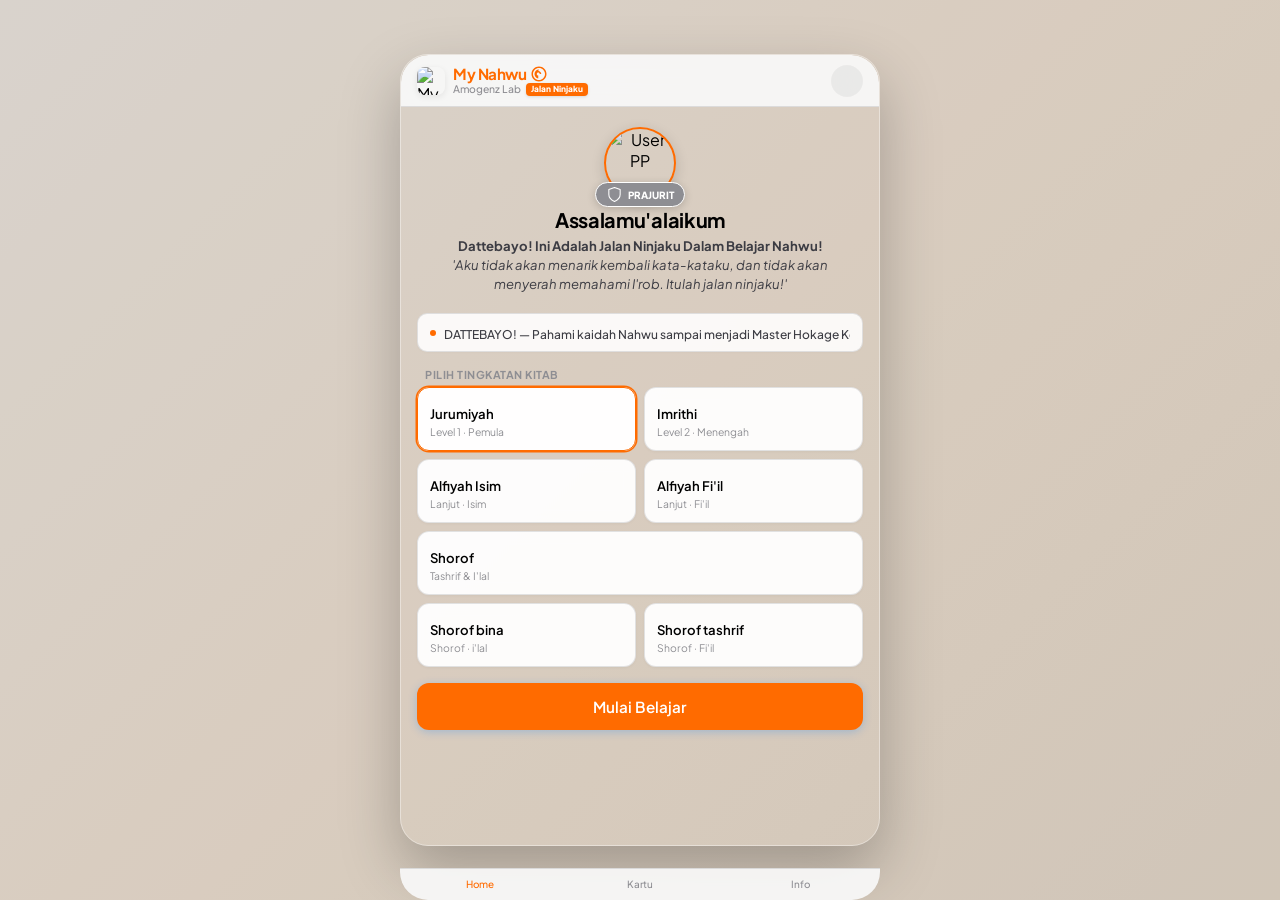
==== commit c8037405: "Add files via upload" ====
--- a/index.html
+++ b/index.html
@@ -47,9 +47,6 @@
     <script defer src="https://cloud.umami.is/script.js" data-website-id="310f20f9-c0a5-4895-a38e-264b97f6a7d3"></script>
 
     <link rel="stylesheet" href="style.css">
-
-    <!-- VERCEL WEB ANALYTICS -->
-    <script defer src="https://cdn.vercel-insights.com/v1/script.js"></script>
 
     <!-- STRUCTURED DATA (SCHEMA.ORG FOR GOOGLE & AI OVERVIEWS) -->
     <script type="application/ld+json">
@@ -176,7 +173,22 @@
                             </div>
                         </div>
                     </div>
-
+                    
+                                        <!-- BANNER SESI AKTIF (HANYA MUNCUL JIKA ADA SESI TERSIMPAN) -->
+                    <div id="resume-session-card" class="ios-resume-card" style="display: none;">
+                        <div class="rsc-info">
+                            <div class="rsc-icon"><i class="ph-fill ph-play-circle"></i></div>
+                            <div class="rsc-text">
+                                <small>SOAL BELUM SELESAI</small>
+                                <h4 id="rsc-title">Imrithi · Level 2</h4>
+                                <p id="rsc-subtitle">Berhenti di Langkah 3</p>
+                            </div>
+                        </div>
+                        <div class="rsc-actions">
+                            <button id="btn-resume-action" class="rsc-btn main">Lanjutkan</button>
+                            <button id="btn-discard-action" class="rsc-btn icon-only" title="Hapus Sesi"><i class="ph-bold ph-trash"></i></button>
+                        </div>
+                    </div>
                     <!-- INSET GROUPED SELECTOR -->
                     <div class="ios-inset-group">
                         <div class="group-header">PILIH TINGKATAN KITAB</div>
--- a/style.css
+++ b/style.css
@@ -2172,3 +2172,85 @@
 .ios-footer-copyright {
     margin-top: 4px !important;
 }
+/* ==========================================
+   SESSION RESUME CARD (FROSTED GLASS GREEN)
+   ========================================== */
+.ios-resume-card {
+    background: rgba(52, 199, 89, 0.12);
+    backdrop-filter: blur(var(--card-blur));
+    -webkit-backdrop-filter: blur(var(--card-blur));
+    border: 1px solid rgba(52, 199, 89, 0.35);
+    border-radius: 14px;
+    padding: 12px 14px;
+    display: flex;
+    align-items: center;
+    justify-content: space-between;
+    gap: 10px;
+    margin-bottom: 12px;
+    box-shadow: 0 2px 10px rgba(52, 199, 89, 0.1);
+}
+
+.rsc-info {
+    display: flex;
+    align-items: center;
+    gap: 10px;
+}
+
+.rsc-icon i {
+    font-size: 1.8rem;
+    color: var(--ios-green);
+}
+
+.rsc-text small {
+    font-size: 0.6rem;
+    font-weight: 800;
+    color: var(--ios-green);
+    letter-spacing: 0.5px;
+    display: block;
+}
+
+.rsc-text h4 {
+    font-size: 0.88rem;
+    font-weight: 700;
+    color: #000000;
+    margin: 1px 0;
+}
+
+.rsc-text p {
+    font-size: 0.7rem;
+    color: var(--text-secondary);
+}
+
+.rsc-actions {
+    display: flex;
+    align-items: center;
+    gap: 6px;
+}
+
+.rsc-btn.main {
+    background: var(--ios-green);
+    color: #FFFFFF;
+    border: none;
+    padding: 8px 14px;
+    border-radius: 10px;
+    font-size: 0.78rem;
+    font-weight: 700;
+    cursor: pointer;
+    transition: opacity 0.15s;
+    box-shadow: 0 2px 6px rgba(52, 199, 89, 0.3);
+}
+
+.rsc-btn.icon-only {
+    background: rgba(255, 59, 48, 0.12);
+    color: var(--ios-red);
+    border: 0.5px solid rgba(255, 59, 48, 0.3);
+    padding: 8px 10px;
+    border-radius: 10px;
+    font-size: 0.85rem;
+    cursor: pointer;
+    transition: opacity 0.15s;
+}
+
+.rsc-btn:active {
+    opacity: 0.6;
+}
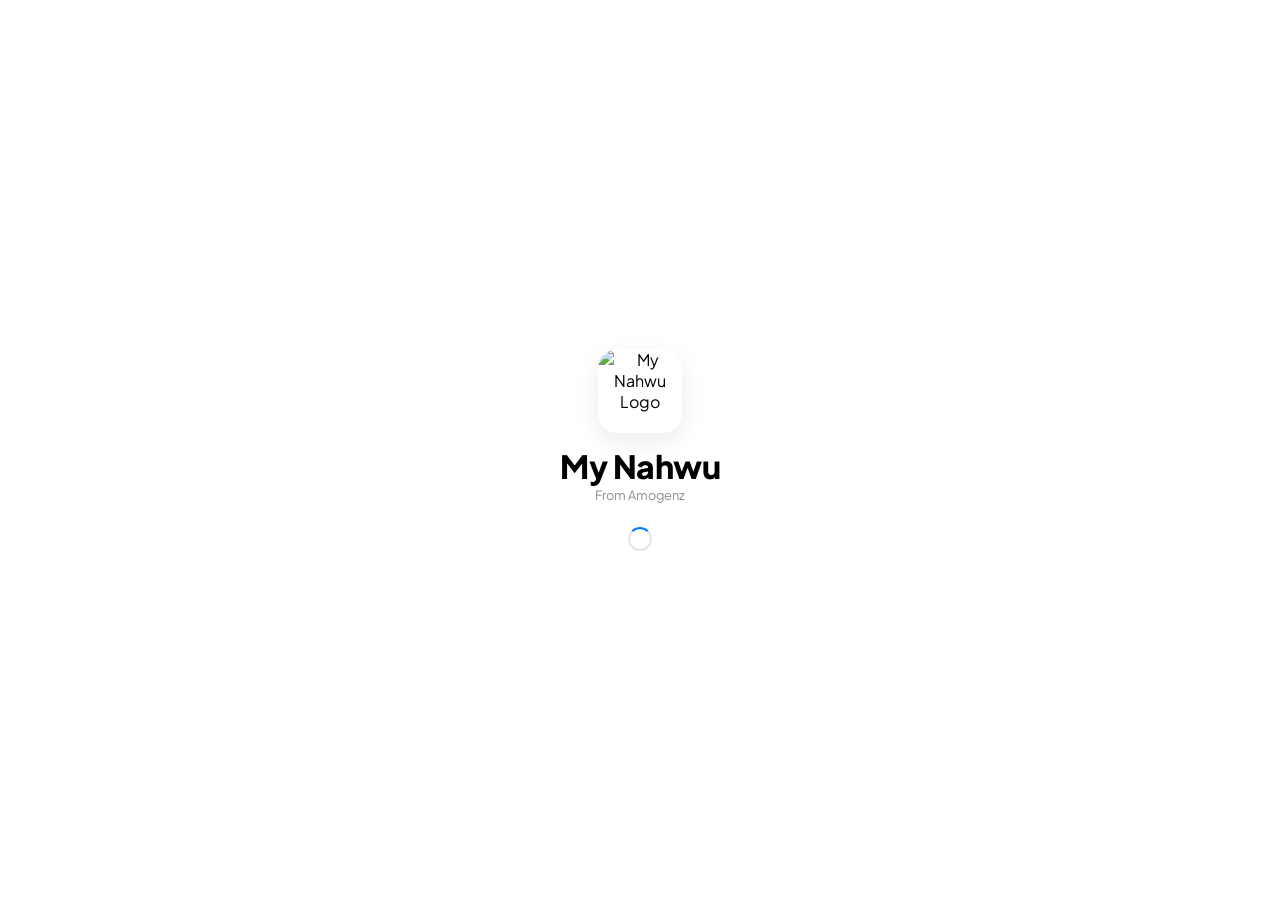
==== commit 8efa0a2f: "Add syarah page" ====
--- a/index.html
+++ b/index.html
@@ -541,6 +541,60 @@
 
                 </div>
             </div>
+            
+<!-- PAGE 2.5: SYARAH (DI ANTARA KARTU DAN INFO) -->
+<div id="page-syarah" class="page-content">
+    <div class="ios-view-stack">
+        <h2 class="ios-page-title">Syarah & Riwayat</h2>
+
+        <!-- BANNER CTA REDIRECT NAHWU OS -->
+        <div class="ios-syarah-cta">
+            <div class="cta-left">
+                <div class="cta-icon-box">
+                    <i class="ph-fill ph-sparkle"></i>
+                </div>
+                <div class="cta-text">
+                    <h4>Analisis AI Syarah</h4>
+                    <p>Ingin mensyarahi lafadz baru? Gunakan AI di Nahwu OS.</p>
+                </div>
+            </div>
+            <a href="https://nahwu.amogenz.xyz/?tab=syarah" target="_blank" class="ios-cta-btn">
+                <span>Buka AI</span>
+                <i class="ph-bold ph-arrow-square-out"></i>
+            </a>
+        </div>
+
+        <!-- MAIN VIEW: GRID RIWAYAT FIREBASE -->
+        <div id="syarah-main-view" class="ios-inset-group">
+            <div class="syarah-group-header">
+                <span class="group-header">RIWAYAT TERSIMPAN</span>
+                <span id="syarah-count-badge" class="syarah-count-badge">0 Tersimpan</span>
+            </div>
+            
+            <div id="syarah-grid" class="syarah-grid"></div>
+        </div>
+
+        <!-- DETAIL VIEW: TAMPIL SAAT KARTU DIKLIK -->
+        <div id="syarah-detail-view" style="display: none;">
+            <button id="btn-back-syarah" class="ios-nav-back" style="margin-bottom: 12px;">
+                <i class="ph-bold ph-caret-left"></i>
+                <span>Kembali ke Riwayat</span>
+            </button>
+
+            <div class="ios-card-sheet">
+                <div class="syarah-detail-header">
+                    <h3 id="syarah-detail-title" class="syarah-arabic-title">-</h3>
+                    <button id="btn-copy-syarah-detail" class="ios-copy-btn">
+                        <i class="ph-bold ph-copy"></i> Salin
+                    </button>
+                </div>
+                <div id="syarah-detail-body" class="syarah-detail-body"></div>
+            </div>
+        </div>
+
+    </div>
+</div>
+
 
             <!-- PAGE 3: INFO & SETTINGS -->
             <div id="page-info" class="page-content">
@@ -953,22 +1007,28 @@
         </div>
  
         <!-- IOS LIGHT TAB BAR -->
-        <nav class="ios-tabbar">
-            <button class="tab-button active" data-page="home">
-                <i class="tab-icon ph-fill ph-house"></i>
-                <span>Home</span>
-            </button>
-
-            <button class="tab-button" data-page="kartu">
-                <i class="tab-icon ph ph-cards"></i>
-                <span>Kartu</span>
-            </button>
-
-            <button class="tab-button" data-page="info">
-                <i class="tab-icon ph ph-gear"></i>
-                <span>Info</span>
-            </button>
-        </nav>
+<nav class="ios-tabbar">
+    <button class="tab-button active" data-page="home">
+        <i class="tab-icon ph-fill ph-house"></i>
+        <span>Home</span>
+    </button>
+
+    <button class="tab-button" data-page="kartu">
+        <i class="tab-icon ph ph-cards"></i>
+        <span>Kartu</span>
+    </button>
+
+    <button class="tab-button" data-page="syarah">
+        <i class="tab-icon ph ph-sparkle"></i>
+        <span>Syarah</span>
+    </button>
+
+    <button class="tab-button" data-page="info">
+        <i class="tab-icon ph ph-gear"></i>
+        <span>Info</span>
+    </button>
+</nav>
+
     </div>
 
     <script type="module" src="script.js"></script>
--- a/style.css
+++ b/style.css
@@ -2254,3 +2254,326 @@
 .rsc-btn:active {
     opacity: 0.6;
 }
+/* ==========================================
+   PAGE SYARAH - COMPACT iOS GRID & CLEAN UI
+   ========================================== */
+
+/* CTA Banner */
+.ios-syarah-cta {
+    background: var(--ios-card-bg);
+    backdrop-filter: blur(var(--card-blur));
+    -webkit-backdrop-filter: blur(var(--card-blur));
+    border: 0.5px solid var(--ios-border);
+    border-radius: 14px;
+    padding: 10px 12px;
+    display: flex;
+    align-items: center;
+    justify-content: space-between;
+    gap: 10px;
+    box-shadow: 0 1px 4px rgba(0, 0, 0, 0.03);
+    margin-bottom: 12px;
+}
+
+.cta-left {
+    display: flex;
+    align-items: center;
+    gap: 8px;
+}
+
+.cta-icon-box {
+    width: 32px;
+    height: 32px;
+    border-radius: 8px;
+    background: rgba(0, 122, 255, 0.1);
+    color: var(--ios-blue);
+    display: flex;
+    align-items: center;
+    justify-content: center;
+    font-size: 1.1rem;
+    flex-shrink: 0;
+}
+
+.cta-text h4 {
+    font-size: 0.82rem;
+    font-weight: 700;
+    color: #000000;
+    margin: 0;
+}
+
+.cta-text p {
+    font-size: 0.68rem;
+    color: var(--text-secondary);
+    margin: 0;
+    line-height: 1.2;
+}
+
+.ios-cta-btn {
+    background: var(--ios-blue);
+    color: #ffffff;
+    border-radius: 8px;
+    padding: 6px 10px;
+    font-size: 0.72rem;
+    font-weight: 700;
+    text-decoration: none;
+    display: inline-flex;
+    align-items: center;
+    gap: 4px;
+    white-space: nowrap;
+    transition: opacity 0.15s;
+}
+
+.ios-cta-btn:active { opacity: 0.6; }
+
+/* Section Header & Counter */
+.syarah-group-header {
+    display: flex;
+    align-items: center;
+    justify-content: space-between;
+    margin-bottom: 6px;
+    padding: 0 2px;
+}
+
+.syarah-count-badge {
+    font-size: 0.64rem;
+    font-weight: 700;
+    color: var(--ios-green);
+    background: rgba(52, 199, 89, 0.12);
+    padding: 2px 8px;
+    border-radius: 10px;
+    border: 0.5px solid rgba(52, 199, 89, 0.25);
+}
+
+/* Compact Grid 2-Kolom */
+.syarah-grid {
+    display: grid;
+    grid-template-columns: repeat(2, 1fr);
+    gap: 8px;
+    width: 100%;
+}
+
+.syarah-card-item {
+    background: var(--ios-card-bg);
+    backdrop-filter: blur(var(--card-blur));
+    -webkit-backdrop-filter: blur(var(--card-blur));
+    border: 0.5px solid var(--ios-border);
+    border-radius: 12px;
+    padding: 10px;
+    display: flex;
+    flex-direction: column;
+    justify-content: space-between;
+    min-height: 78px;
+    cursor: pointer;
+    box-shadow: 0 1px 3px rgba(0, 0, 0, 0.02);
+    transition: transform 0.15s ease, background 0.15s ease;
+}
+
+.syarah-card-item:active {
+    transform: scale(0.97);
+    background: rgba(255, 255, 255, 0.98);
+}
+
+.sci-top-bar {
+    display: flex;
+    align-items: center;
+    justify-content: space-between;
+    width: 100%;
+}
+
+.sci-pill {
+    font-size: 0.58rem;
+    font-weight: 700;
+    color: var(--ios-blue);
+    background: rgba(0, 122, 255, 0.08);
+    padding: 1px 5px;
+    border-radius: 4px;
+    letter-spacing: 0.3px;
+}
+
+.sci-arabic {
+    font-family: 'Amiri', serif;
+    font-size: 1.15rem;
+    font-weight: 700;
+    color: #000000;
+    direction: rtl;
+    text-align: right;
+    line-height: 1.35;
+    margin: 6px 0;
+    white-space: nowrap;
+    overflow: hidden;
+    text-overflow: ellipsis;
+}
+
+.sci-footer {
+    display: flex;
+    align-items: center;
+    justify-content: space-between;
+    font-size: 0.62rem;
+    color: var(--text-tertiary);
+    border-top: 0.5px dashed rgba(0, 0, 0, 0.06);
+    padding-top: 4px;
+}
+
+/* Detail View Header */
+.syarah-detail-header {
+    display: flex;
+    align-items: center;
+    justify-content: space-between;
+    border-bottom: 0.5px solid var(--ios-border);
+    padding-bottom: 8px;
+    margin-bottom: 10px;
+}
+
+.syarah-arabic-title {
+    font-family: 'Amiri', serif;
+    font-size: 1.4rem;
+    font-weight: 700;
+    color: #000000;
+    margin: 0;
+    direction: rtl;
+}
+
+.ios-copy-btn {
+    background: rgba(0, 122, 255, 0.1);
+    color: var(--ios-blue);
+    border: 0.5px solid rgba(0, 122, 255, 0.25);
+    border-radius: 6px;
+    padding: 4px 8px;
+    font-size: 0.72rem;
+    font-weight: 700;
+    cursor: pointer;
+    display: inline-flex;
+    align-items: center;
+    gap: 4px;
+}
+/* ==========================================
+   DETAIL SYARAH - iOS USER-FRIENDLY CARDS
+   ========================================== */
+
+/* Hero Banner Lafadz */
+.syarah-detail-header {
+    background: linear-gradient(135deg, rgba(0, 122, 255, 0.08) 0%, rgba(52, 199, 89, 0.05) 100%);
+    border: 0.5px solid rgba(0, 122, 255, 0.2);
+    border-radius: 16px;
+    padding: 16px;
+    display: flex;
+    flex-direction: column;
+    align-items: center;
+    justify-content: center;
+    gap: 10px;
+    margin-bottom: 12px;
+    position: relative;
+    box-shadow: 0 2px 8px rgba(0, 0, 0, 0.02);
+}
+
+.syarah-arabic-title {
+    font-family: 'Amiri', serif;
+    font-size: 1.8rem;
+    font-weight: 700;
+    color: #000000;
+    margin: 0;
+    direction: rtl;
+    text-align: center;
+    line-height: 1.4;
+}
+
+.ios-copy-btn {
+    background: rgba(0, 122, 255, 0.12);
+    color: var(--ios-blue);
+    border: 0.5px solid rgba(0, 122, 255, 0.25);
+    border-radius: 20px;
+    padding: 5px 12px;
+    font-size: 0.72rem;
+    font-weight: 700;
+    cursor: pointer;
+    display: inline-flex;
+    align-items: center;
+    gap: 4px;
+    transition: transform 0.15s ease, opacity 0.15s ease;
+}
+
+.ios-copy-btn:active {
+    transform: scale(0.95);
+    opacity: 0.7;
+}
+
+/* Container Body Syarah */
+.syarah-detail-body {
+    display: flex;
+    flex-direction: column;
+    gap: 8px;
+}
+
+/* Kartu Poin Analisis Berangka */
+.sd-point-card {
+    background: var(--ios-card-bg);
+    backdrop-filter: blur(var(--card-blur));
+    -webkit-backdrop-filter: blur(var(--card-blur));
+    border: 0.5px solid var(--ios-border);
+    border-radius: 12px;
+    padding: 10px 12px;
+    display: flex;
+    align-items: flex-start;
+    gap: 10px;
+    box-shadow: 0 1px 3px rgba(0, 0, 0, 0.02);
+}
+
+.sd-point-num {
+    background: var(--ios-blue);
+    color: #ffffff;
+    font-size: 0.68rem;
+    font-weight: 800;
+    width: 20px;
+    height: 20px;
+    border-radius: 50%;
+    display: flex;
+    align-items: center;
+    justify-content: center;
+    flex-shrink: 0;
+    margin-top: 2px;
+}
+
+.sd-point-text {
+    font-size: 0.82rem;
+    line-height: 1.5;
+    color: var(--text-primary);
+    flex: 1;
+}
+
+/* Kartu Paragraf / Keterangan */
+.sd-paragraph-card {
+    background: var(--ios-card-bg);
+    backdrop-filter: blur(var(--card-blur));
+    -webkit-backdrop-filter: blur(var(--card-blur));
+    border: 0.5px solid var(--ios-border);
+    border-radius: 12px;
+    padding: 10px 12px;
+    font-size: 0.82rem;
+    line-height: 1.5;
+    color: var(--text-primary);
+    box-shadow: 0 1px 3px rgba(0, 0, 0, 0.02);
+}
+
+/* Teks Highlight (Pengganti **Bold**) */
+.sd-highlight {
+    font-weight: 700;
+    color: var(--ios-blue);
+    background: rgba(0, 122, 255, 0.08);
+    padding: 1px 6px;
+    border-radius: 4px;
+    display: inline-block;
+}
+
+/* Header Lafadz Badge Khusus */
+.sd-lafadz-badge {
+    background: rgba(52, 199, 89, 0.12);
+    border: 0.5px solid rgba(52, 199, 89, 0.25);
+    color: var(--ios-green);
+    padding: 8px 12px;
+    border-radius: 10px;
+    font-size: 0.78rem;
+    font-weight: 700;
+    display: flex;
+    align-items: center;
+    gap: 6px;
+    margin-bottom: 2px;
+}
